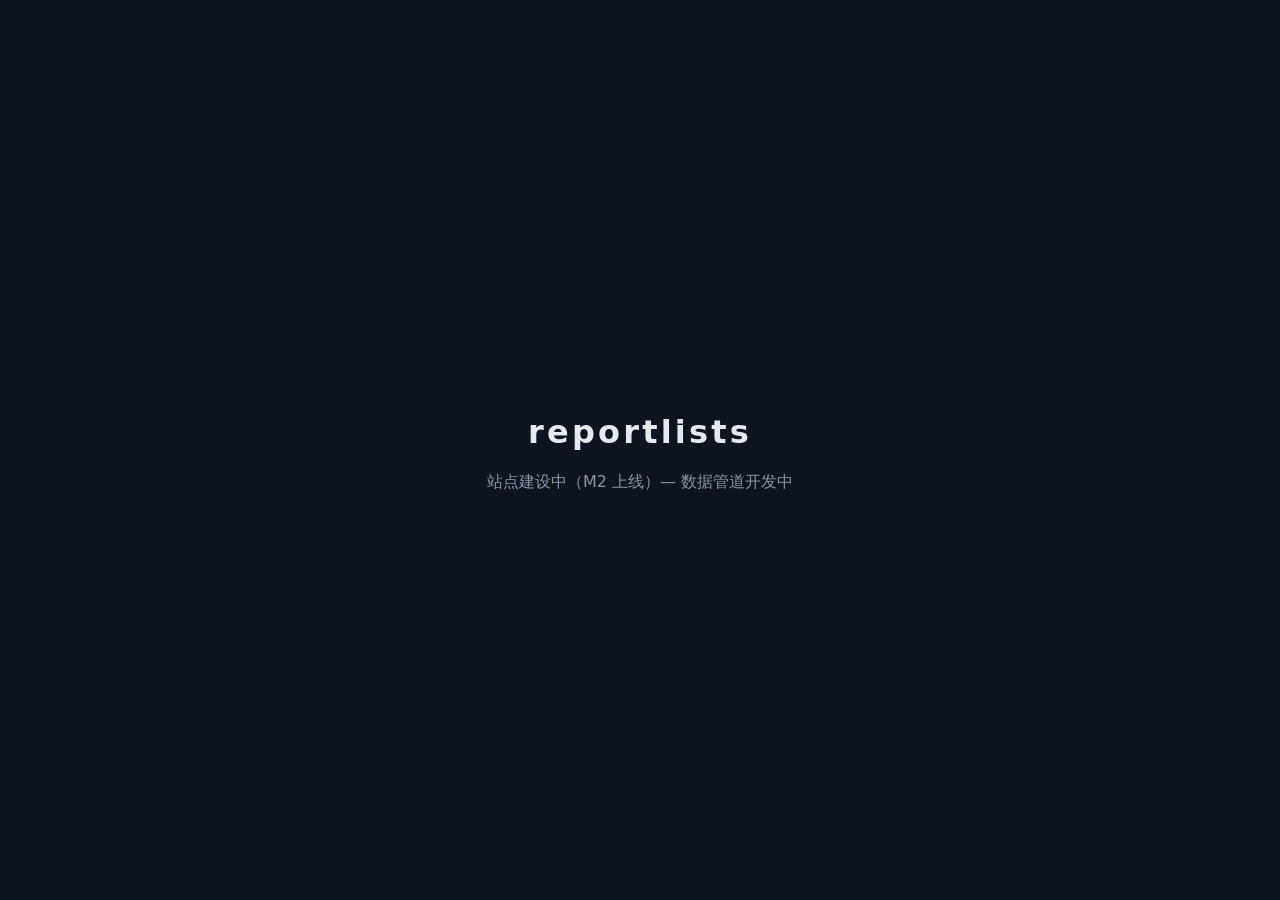
==== site/index.html @ 76b4e216 "chore: repo skeleton (M1) - workflows: update-daily.yml + backfill.yml (manual-trigger placeholders," ====
<!DOCTYPE html>
<html lang="zh-CN">
<head>
  <meta charset="UTF-8">
  <meta name="viewport" content="width=device-width, initial-scale=1.0">
  <meta name="robots" content="noindex, nofollow">
  <title>reportlists</title>
  <style>
    body { font-family: system-ui, -apple-system, "PingFang SC", "Microsoft YaHei", sans-serif;
           display: flex; min-height: 100vh; margin: 0; align-items: center; justify-content: center;
           background: #0f1420; color: #e6e9f0; }
    main { text-align: center; }
    h1 { font-size: 2rem; letter-spacing: .1em; }
    p { color: #8b93a7; }
  </style>
</head>
<body>
  <main>
    <h1>reportlists</h1>
    <p>站点建设中（M2 上线）— 数据管道开发中</p>
  </main>
</body>
</html>
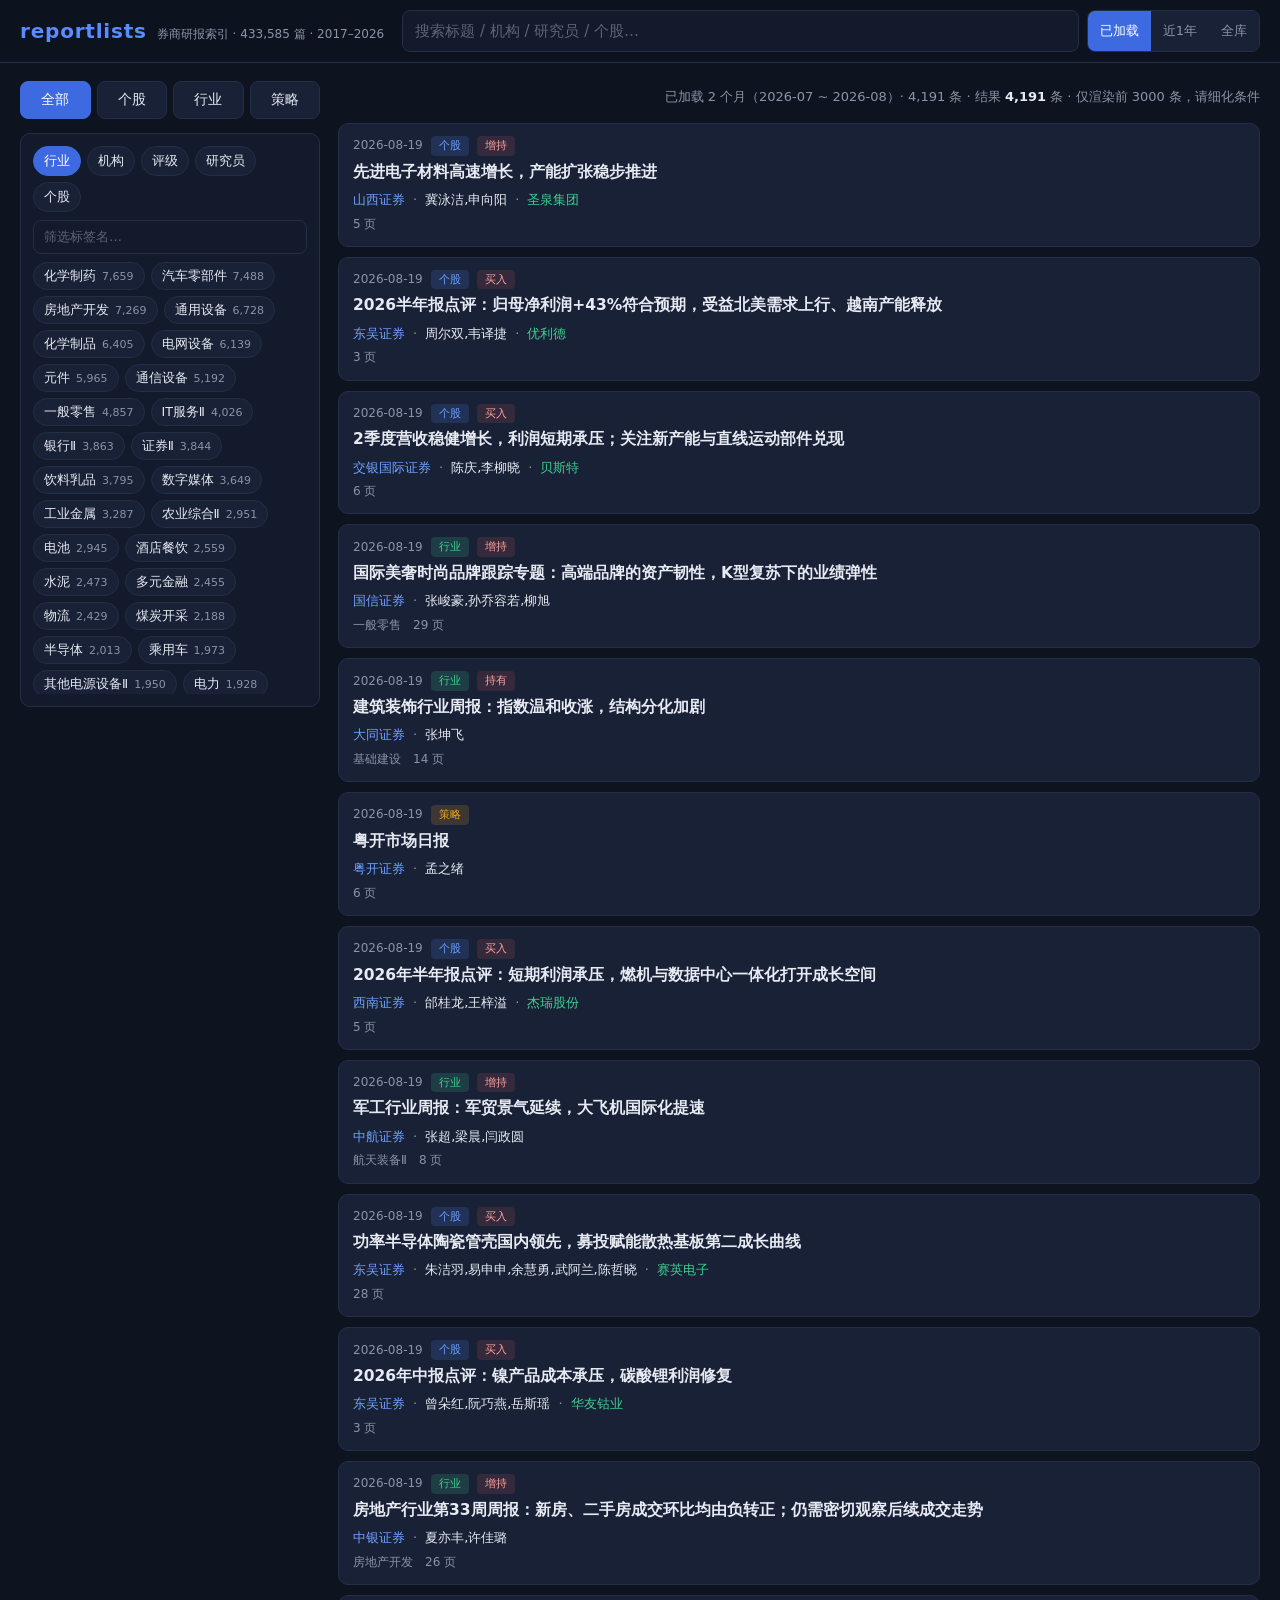
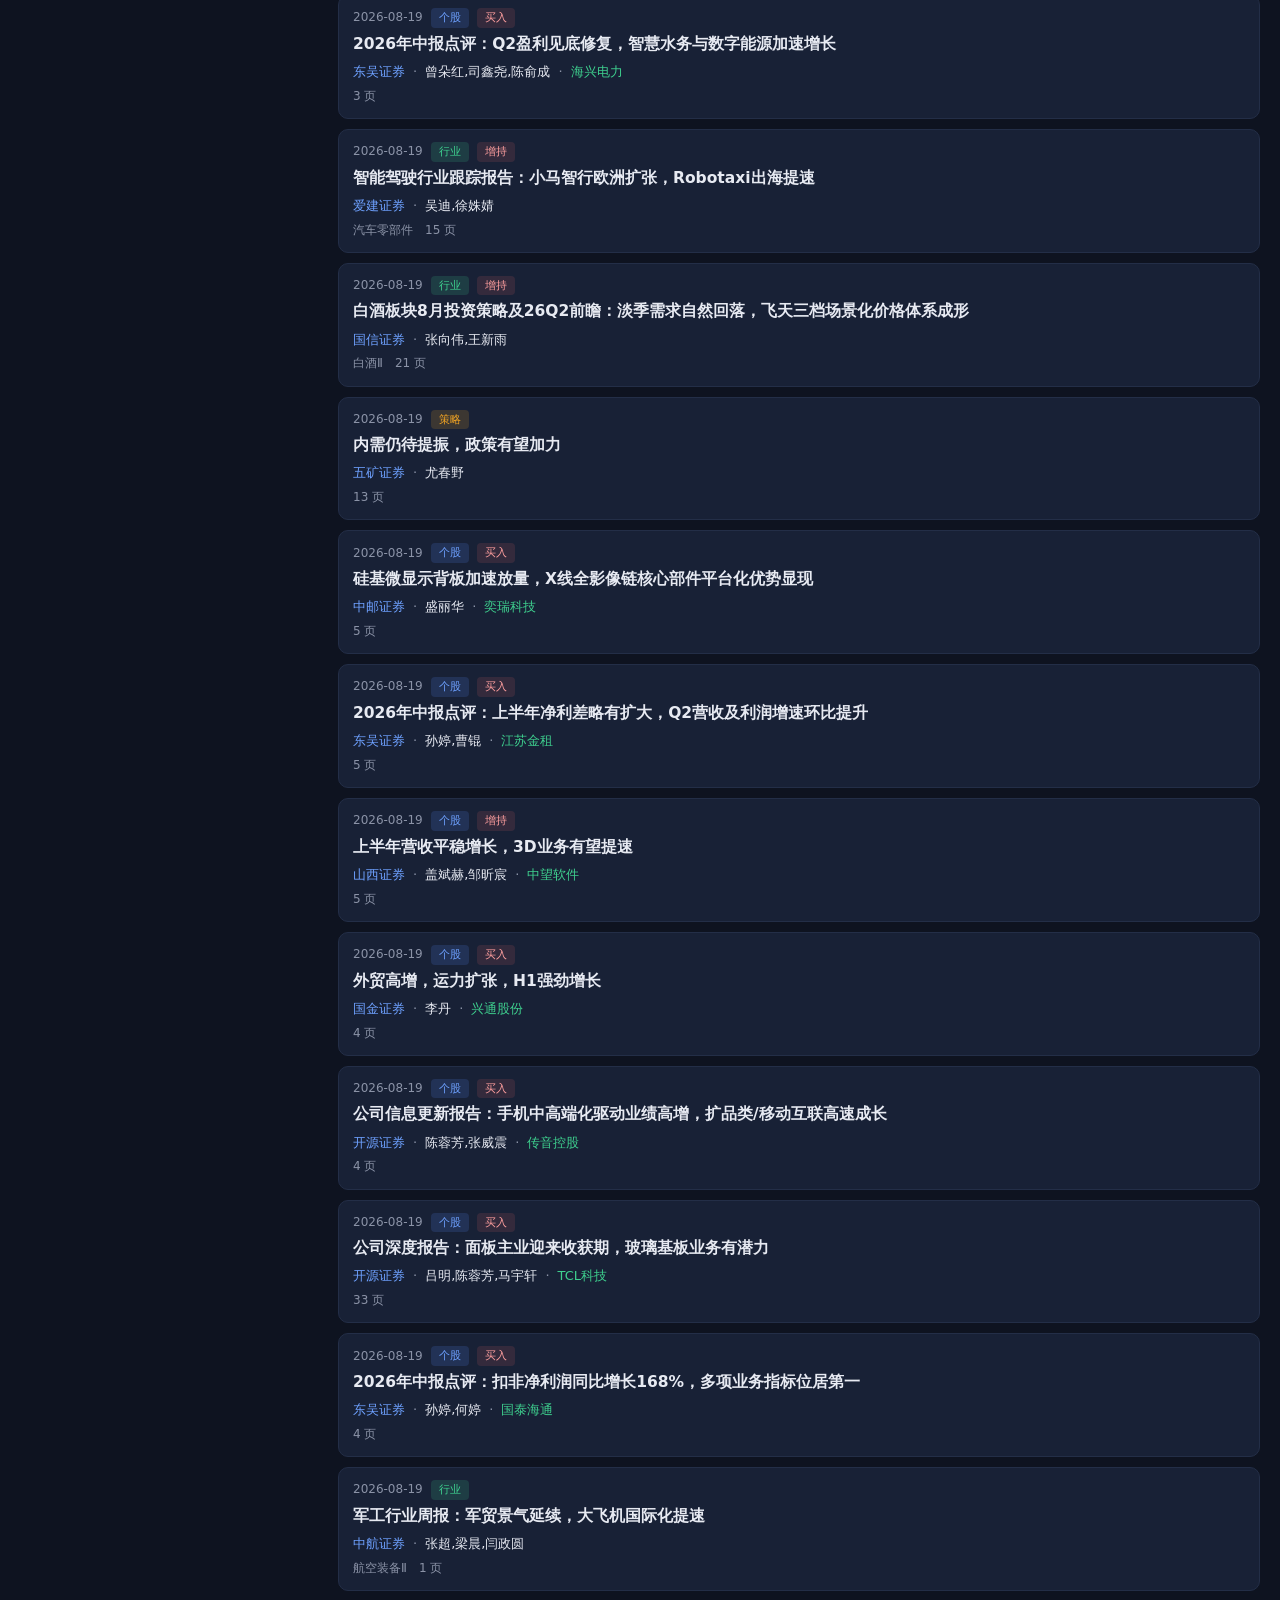
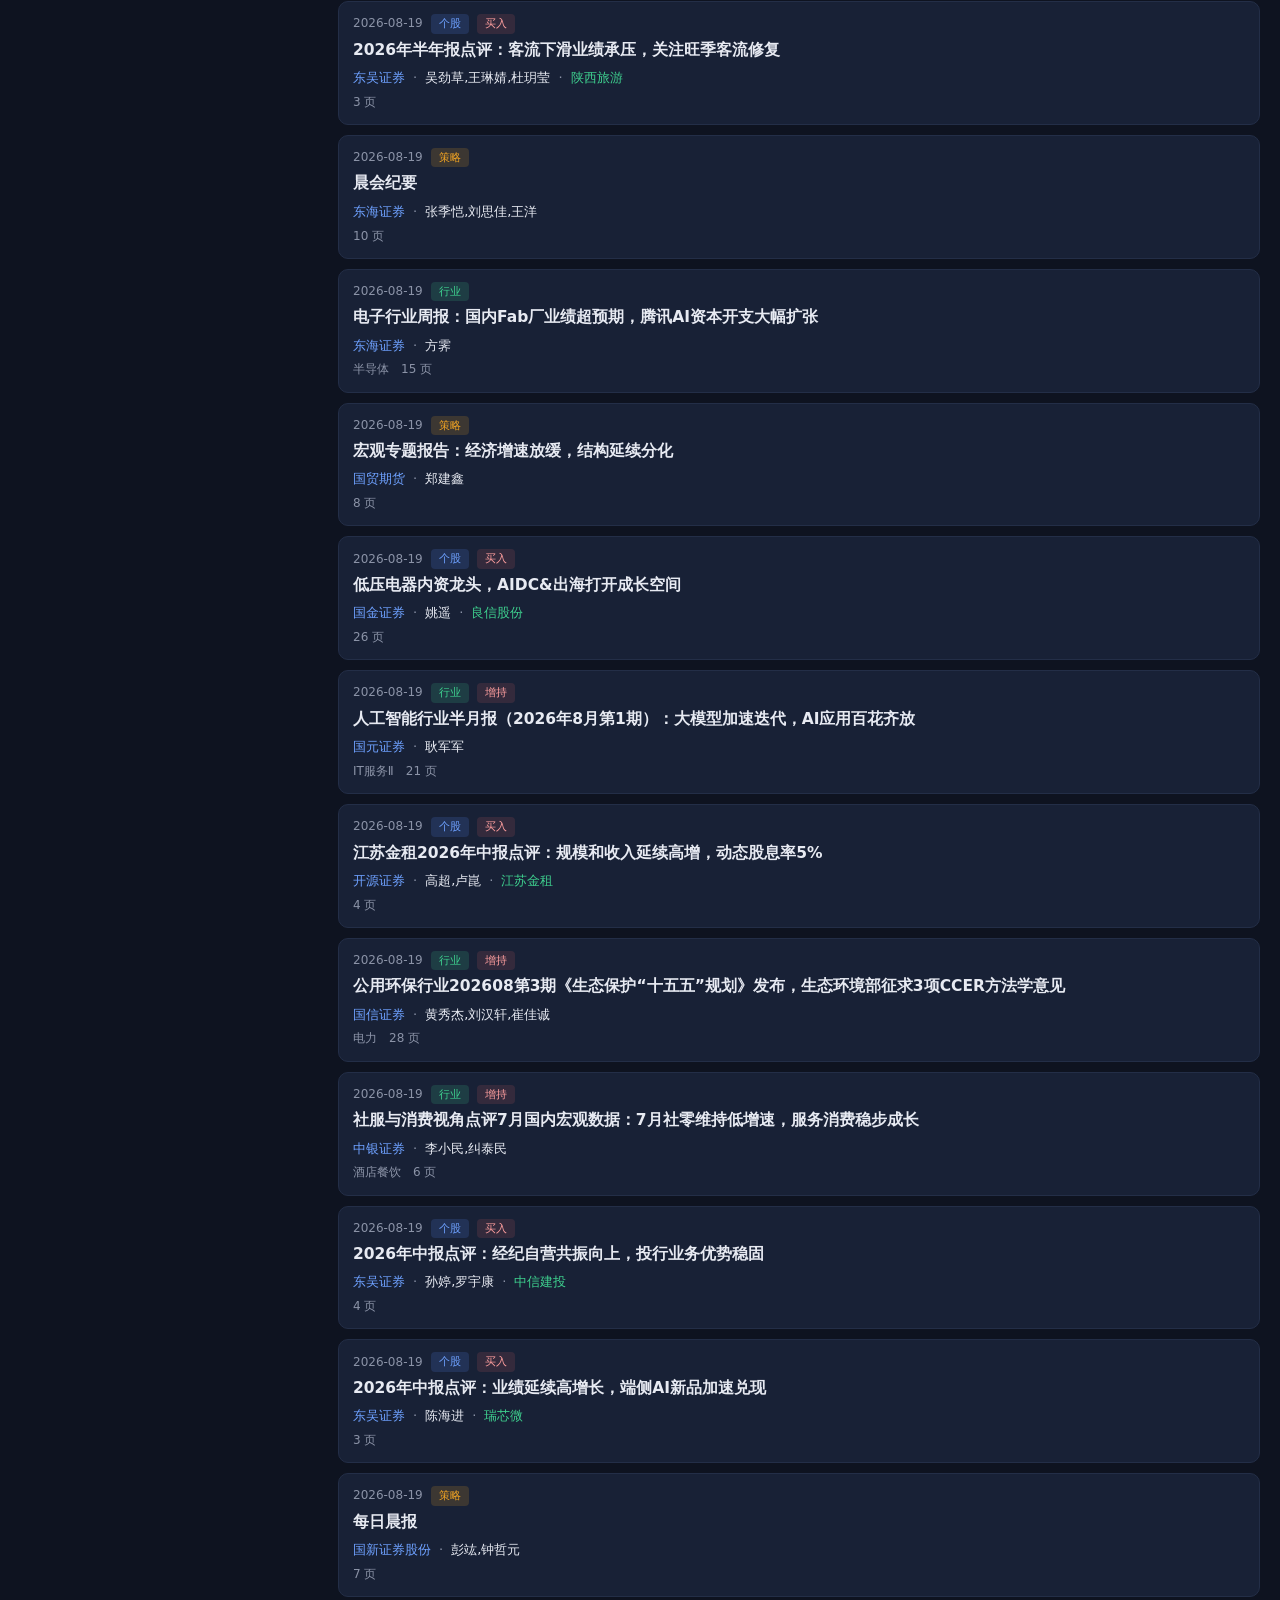
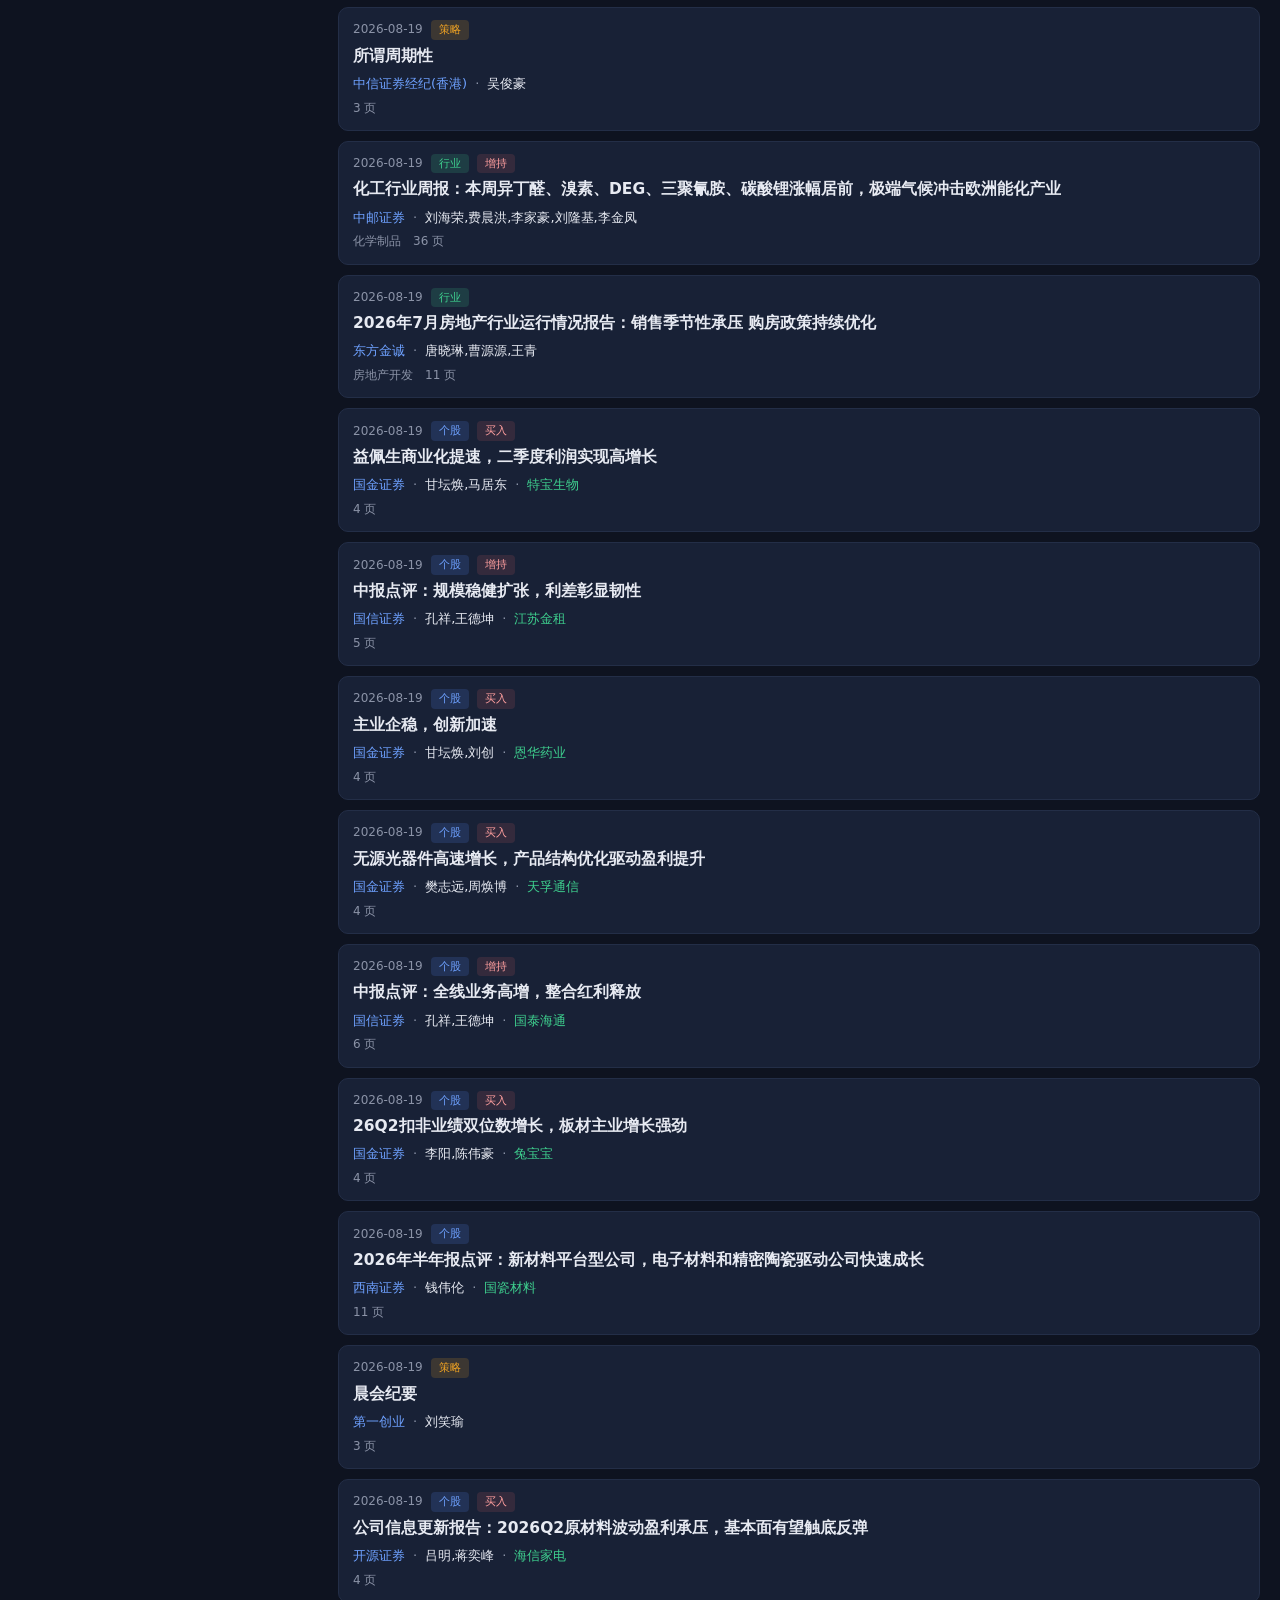
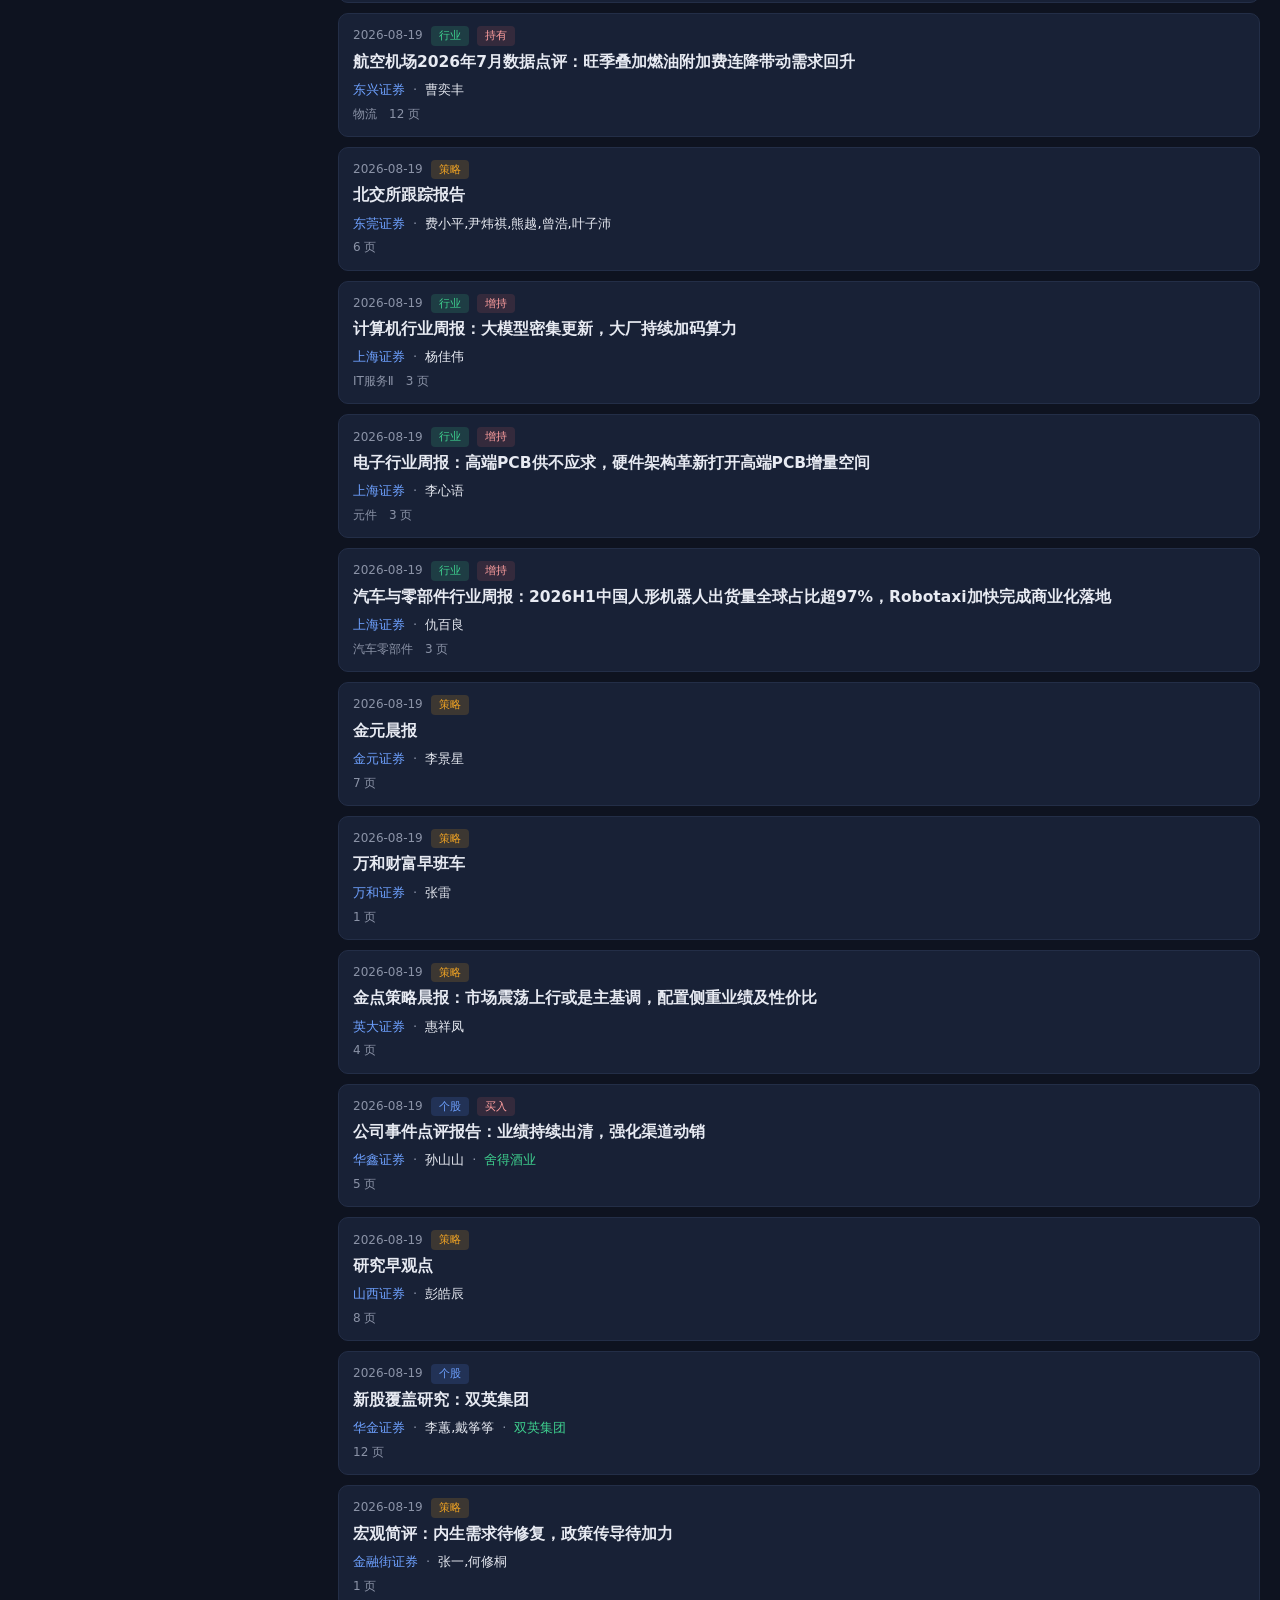
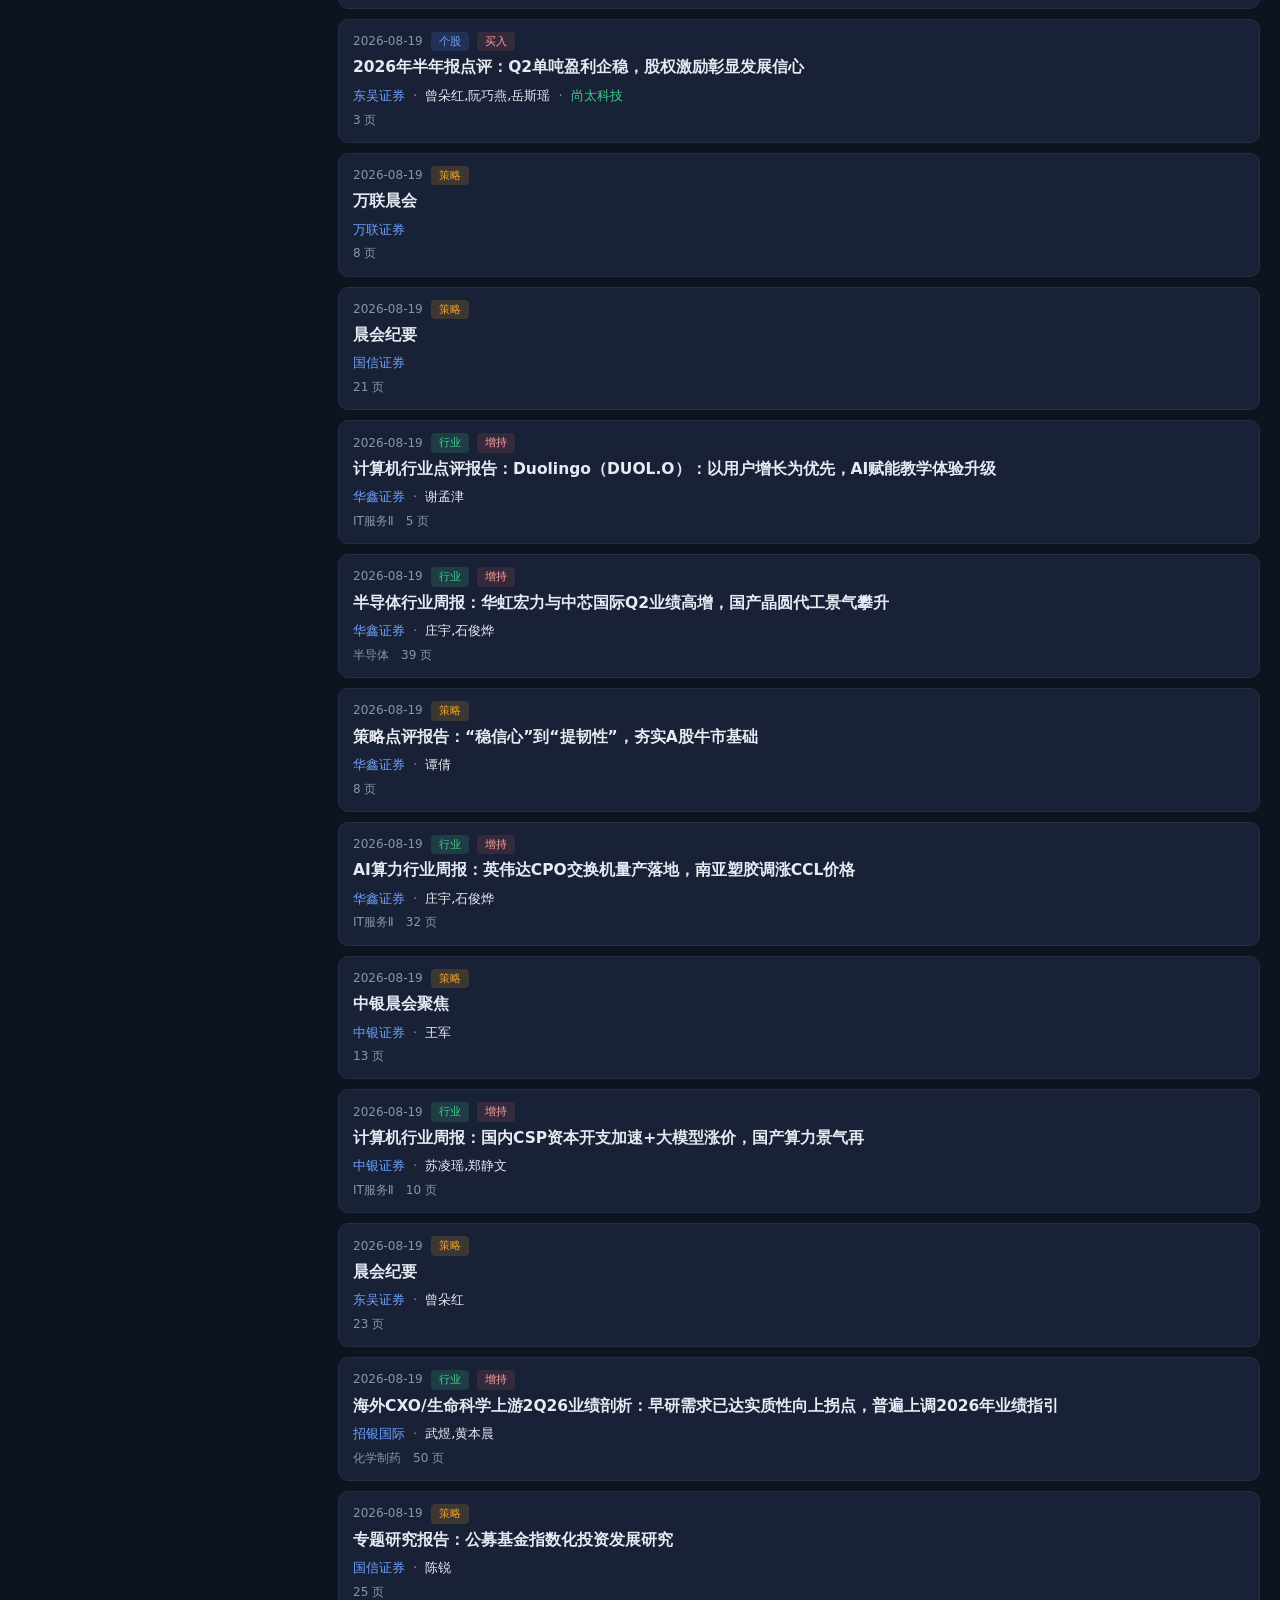
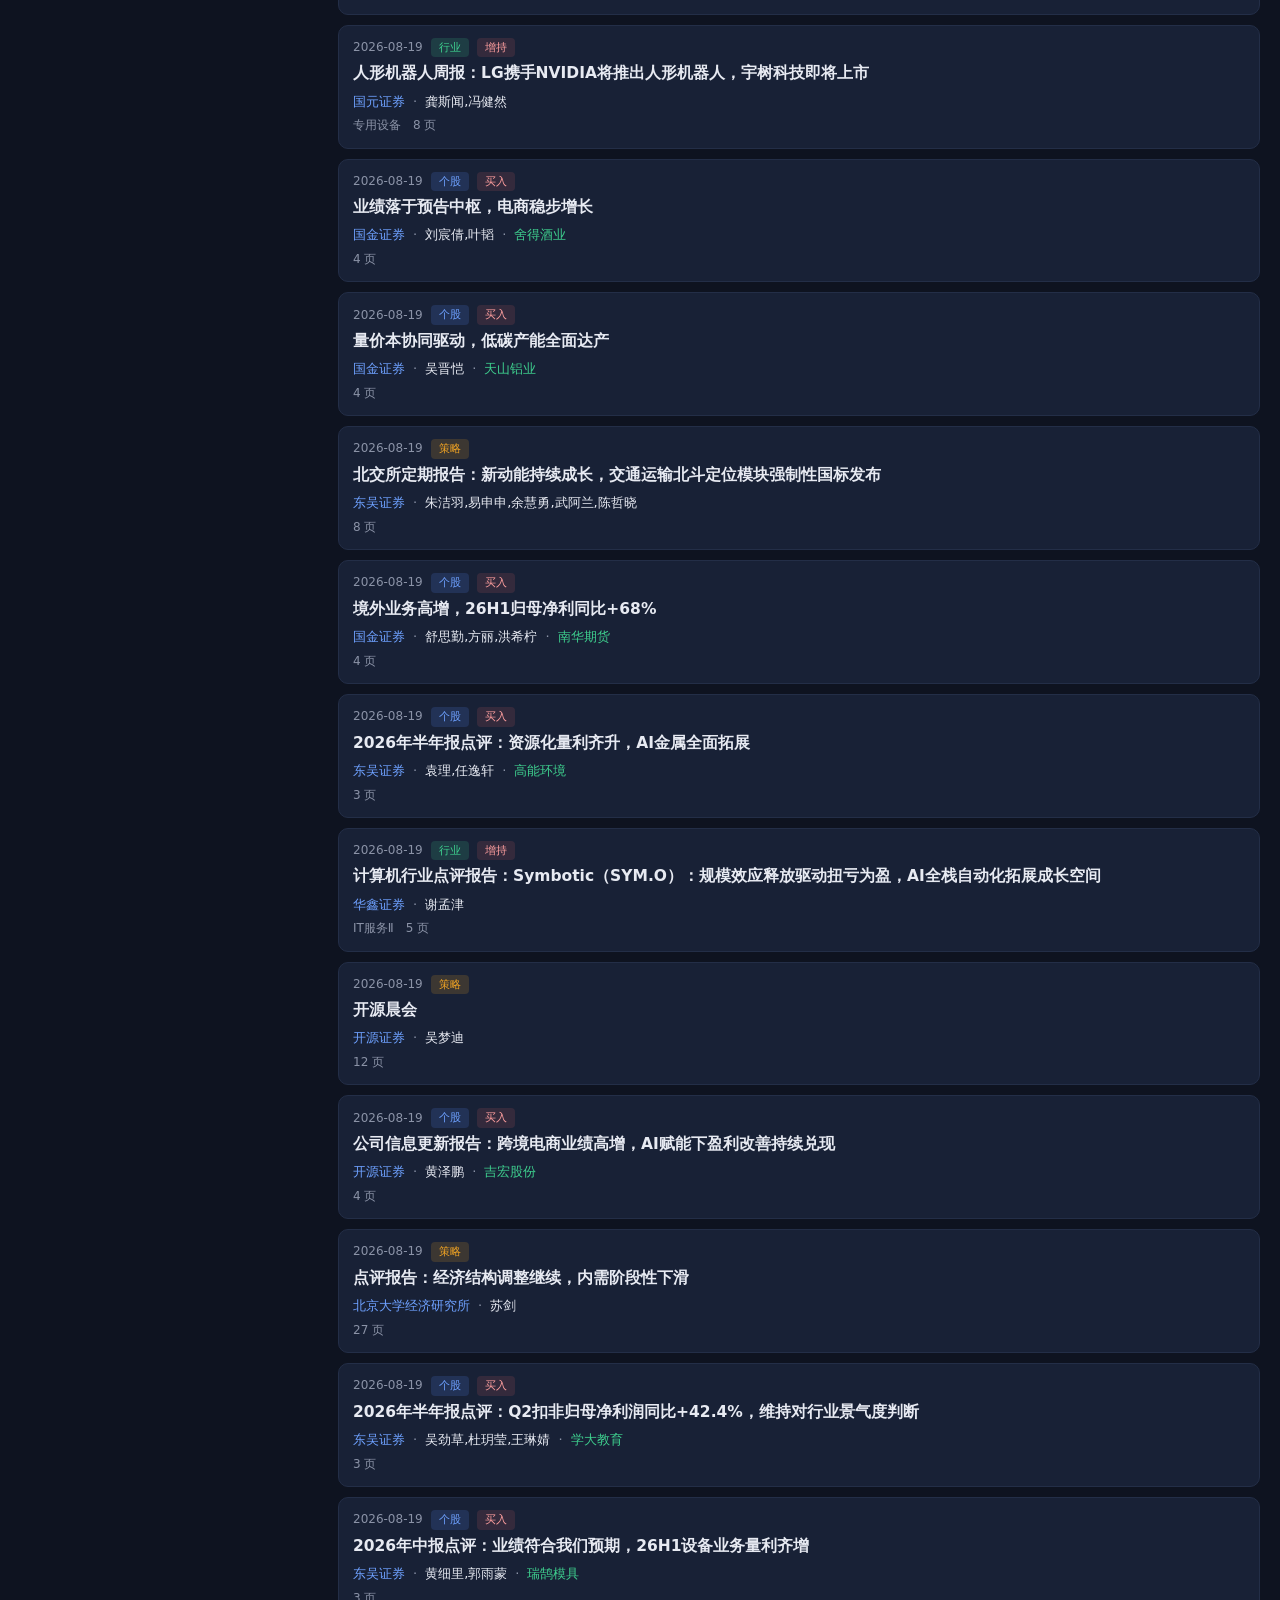
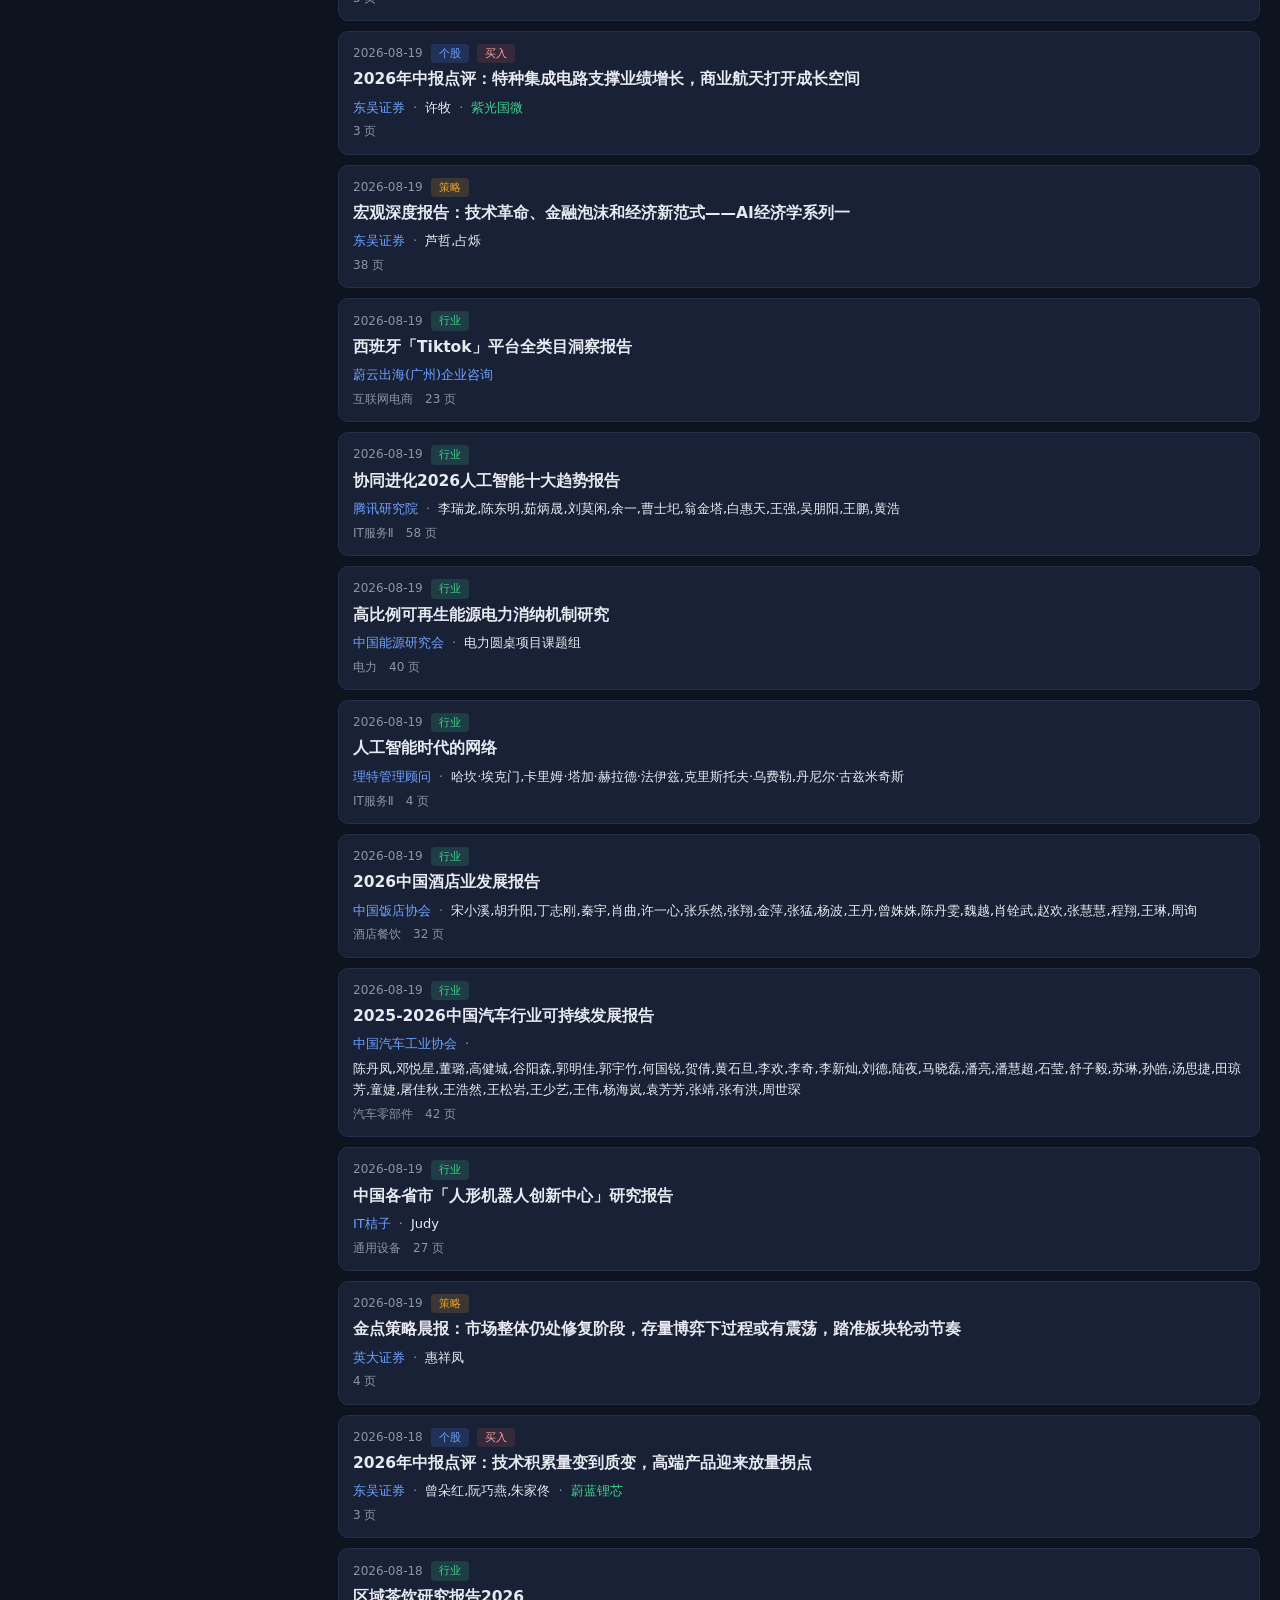
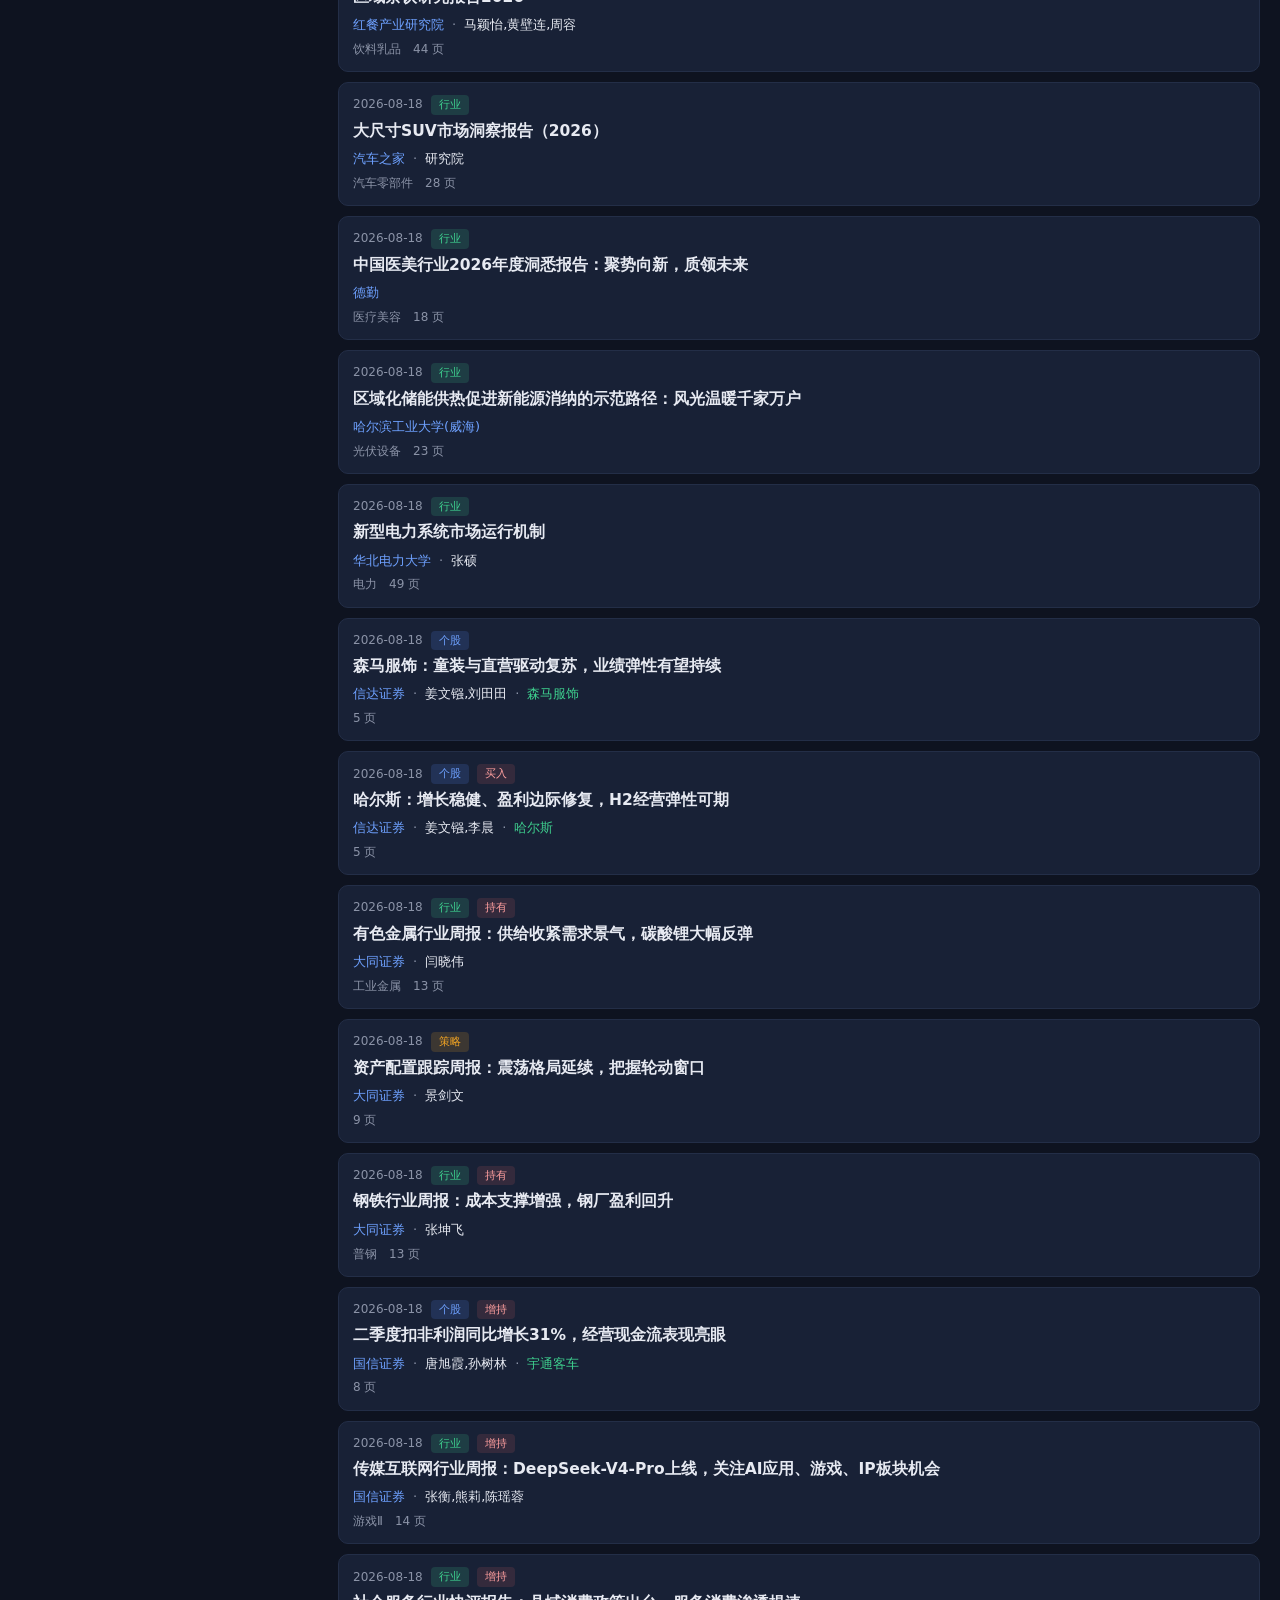
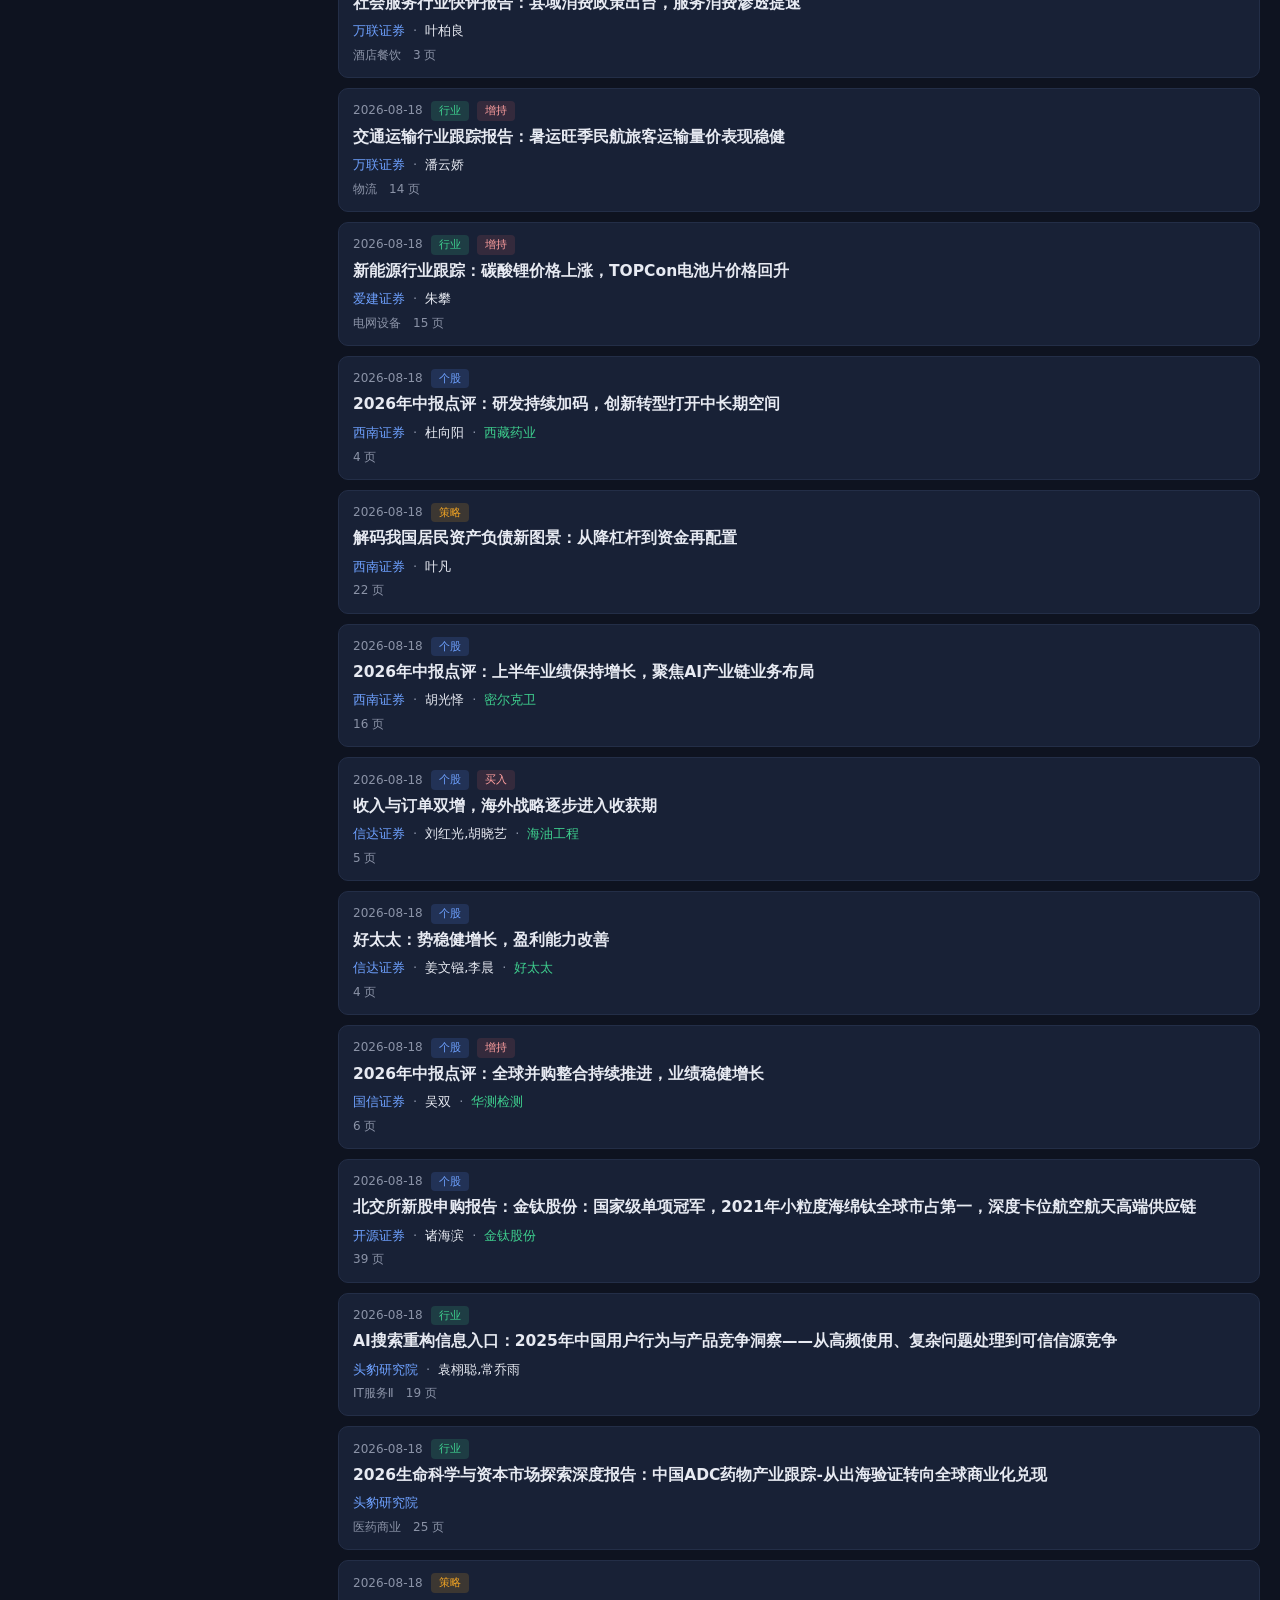
==== commit 8af6198a: "feat(M2): frontend site - list, tag cloud, filters, search, lazy loading - index.html/style.css/app." ====
--- a/site/index.html
+++ b/site/index.html
@@ -3,21 +3,70 @@
 <head>
   <meta charset="UTF-8">
   <meta name="viewport" content="width=device-width, initial-scale=1.0">
-  <meta name="robots" content="noindex, nofollow">
-  <title>reportlists</title>
-  <style>
-    body { font-family: system-ui, -apple-system, "PingFang SC", "Microsoft YaHei", sans-serif;
-           display: flex; min-height: 100vh; margin: 0; align-items: center; justify-content: center;
-           background: #0f1420; color: #e6e9f0; }
-    main { text-align: center; }
-    h1 { font-size: 2rem; letter-spacing: .1em; }
-    p { color: #8b93a7; }
-  </style>
+  <title>reportlists · 券商研报索引</title>
+  <meta name="description" content="券商研报元数据索引：个股 / 行业 / 策略研报 43 万+ 篇（2017 至今），按行业、机构、评级、研究员、个股多维聚类浏览与搜索，一键直达原文 PDF。">
+  <link rel="stylesheet" href="style.css?v=6">
 </head>
 <body>
+<header>
+  <div class="brand">
+    <span class="logo">reportlists</span>
+    <span class="sub" id="brandSub">券商研报索引</span>
+  </div>
+  <div class="searchbar">
+    <input id="q" type="search" placeholder="搜索标题 / 机构 / 研究员 / 个股…" autocomplete="off">
+    <div class="scope" id="scopeSwitch" title="搜索与列表的数据范围">
+      <button data-scope="loaded" class="on">已加载</button>
+      <button data-scope="year">近1年</button>
+      <button data-scope="deep">全库</button>
+    </div>
+  </div>
+</header>
+
+<div class="layout">
+  <aside>
+    <nav class="types" id="typeTabs" aria-label="报告类型">
+      <button data-t="" class="on">全部</button>
+      <button data-t="0">个股</button>
+      <button data-t="1">行业</button>
+      <button data-t="2">策略</button>
+    </nav>
+    <section class="cloud">
+      <div class="dims" id="dimTabs" aria-label="标签维度">
+        <button data-dim="industry" class="on">行业</button>
+        <button data-dim="org">机构</button>
+        <button data-dim="rating">评级</button>
+        <button data-dim="researcher">研究员</button>
+        <button data-dim="stock">个股</button>
+      </div>
+      <input id="tagq" type="search" placeholder="筛选标签名…" autocomplete="off">
+      <div class="cloud-chips" id="cloud"></div>
+    </section>
+  </aside>
+
   <main>
-    <h1>reportlists</h1>
-    <p>站点建设中（M2 上线）— 数据管道开发中</p>
+    <div class="activebar">
+      <div class="chips" id="activeFilters"></div>
+      <div class="resultstat" id="resultStat"></div>
+    </div>
+    <div id="progress" class="progress hidden">
+      <div class="bar"><i id="progressBar"></i></div>
+      <span id="progressText"></span>
+    </div>
+    <div class="list" id="list"></div>
+    <div id="empty" class="empty hidden"></div>
+    <div id="sentinel" class="sentinel"></div>
   </main>
+</div>
+
+<footer>
+    <div>数据来源：东方财富研报中心 · 元数据 <span id="footTotal">-</span> 条（2017-01 至今，每日更新）· 报告版权归原作者及各券商所有</div>
+    <div>点击报告卡片将在新标签打开 pdf.dfcfw.com 原文；如遇空白页或验证页，刷新一次即可通过。本站仅做元数据索引与外链，不存储任何 PDF 内容。</div>
+    <div><a href="https://github.com/metatools2023/reportlists" target="_blank" rel="noopener noreferrer">GitHub</a></div>
+</footer>
+
+<div id="toast" class="toast hidden"></div>
+<noscript><div class="empty">本站需要启用 JavaScript 才能浏览与搜索数据。</div></noscript>
+<script src="app.js?v=6"></script>
 </body>
 </html>
--- a/site/style.css
+++ b/site/style.css
@@ -0,0 +1,113 @@
+:root {
+  --bg: #0e1320; --bg2: #131a2b; --card: #182136; --card-h: #1d2946;
+  --text: #e7eaf2; --muted: #8b93a7; --line: #232e47;
+  --accent: #5b8cff; --accent2: #3d6ae0;
+  --green: #3ecf8e; --orange: #f5a623; --blue: #6ea1ff; --red: #ff6b6b;
+}
+* { box-sizing: border-box; }
+body {
+  margin: 0; background: var(--bg); color: var(--text);
+  font: 15px/1.6 system-ui, -apple-system, "Segoe UI", "PingFang SC",
+        "Hiragino Sans GB", "Microsoft YaHei", sans-serif;
+}
+a { color: inherit; text-decoration: none; }
+button { font: inherit; cursor: pointer; background: var(--card); border: 1px solid var(--line);
+         color: var(--text); border-radius: 8px; padding: 7px 12px; transition: border-color .15s; }
+button:hover { border-color: var(--accent); }
+button.on { background: var(--accent2); border-color: var(--accent2); color: #fff; }
+input[type="search"] { background: var(--bg2); border: 1px solid var(--line); color: var(--text);
+  border-radius: 8px; padding: 8px 12px; font: inherit; outline: none; }
+input[type="search"]:focus { border-color: var(--accent); }
+input::placeholder { color: #5c6478; }
+.hidden { display: none !important; }
+
+header { position: sticky; top: 0; z-index: 10; background: rgba(14,19,32,.92);
+  backdrop-filter: blur(8px); border-bottom: 1px solid var(--line);
+  padding: 10px 20px; display: flex; flex-wrap: wrap; gap: 10px 18px; align-items: center; }
+.brand { display: flex; align-items: baseline; gap: 10px; white-space: nowrap; }
+.logo { font-size: 20px; font-weight: 700; letter-spacing: .04em; color: var(--accent); }
+.sub { font-size: 12px; color: var(--muted); }
+.searchbar { flex: 1; min-width: 280px; display: flex; gap: 8px; }
+.searchbar input { flex: 1; min-width: 120px; }
+.scope { display: flex; background: var(--bg2); border: 1px solid var(--line);
+  border-radius: 8px; overflow: hidden; }
+.scope button { border: none; border-radius: 0; padding: 8px 12px; font-size: 13px; color: var(--muted); }
+.scope button.on { background: var(--accent2); color: #fff; }
+
+.layout { display: grid; grid-template-columns: 300px 1fr; gap: 18px;
+  max-width: 1280px; margin: 18px auto; padding: 0 20px; }
+aside { position: sticky; top: 74px; align-self: start; max-height: calc(100vh - 92px);
+  overflow-y: auto; display: flex; flex-direction: column; gap: 14px; }
+.types { display: grid; grid-template-columns: repeat(4, 1fr); gap: 6px; }
+.types button { padding: 7px 4px; font-size: 13.5px; text-align: center; }
+.cloud { background: var(--bg2); border: 1px solid var(--line); border-radius: 10px; padding: 12px; }
+.dims { display: flex; flex-wrap: wrap; gap: 6px; margin-bottom: 8px; }
+.dims button { padding: 4px 10px; font-size: 12.5px; border-radius: 999px; }
+#tagq { width: 100%; margin-bottom: 8px; padding: 6px 10px; font-size: 13px; }
+.cloud-chips { display: flex; flex-wrap: wrap; gap: 6px; max-height: 48vh; overflow-y: auto; }
+.cloud-note { color: var(--muted); font-size: 12px; }
+
+.chip { border: 1px solid var(--line); background: var(--card); color: var(--text);
+  border-radius: 999px; padding: 3px 10px; font-size: 12.5px; cursor: pointer;
+  display: inline-flex; align-items: center; gap: 6px; white-space: nowrap; }
+.chip:hover { border-color: var(--accent); }
+.chip.on { background: var(--accent2); border-color: var(--accent2); color: #fff; }
+.chip .cnt { color: var(--muted); font-size: 11px; }
+.chip.on .cnt { color: #cdd9ff; }
+.chip .x { font-weight: 700; margin-left: 2px; }
+.chip.clear { color: var(--red); }
+
+main { min-width: 0; }
+.activebar { display: flex; flex-wrap: wrap; align-items: center; gap: 8px;
+  margin-bottom: 10px; min-height: 32px; }
+.resultstat { color: var(--muted); font-size: 13px; margin-left: auto; }
+.resultstat b { color: var(--text); font-weight: 600; }
+.resultstat .hint { color: var(--orange); }
+
+.progress { display: flex; align-items: center; gap: 10px; margin-bottom: 10px;
+  font-size: 13px; color: var(--muted); }
+.progress .bar { flex: 1; max-width: 320px; height: 6px; border-radius: 3px;
+  background: var(--bg2); overflow: hidden; }
+.progress .bar i { display: block; height: 100%; width: 0;
+  background: linear-gradient(90deg, var(--accent2), var(--accent)); transition: width .3s; }
+
+.list { display: flex; flex-direction: column; gap: 10px; }
+.card { display: block; background: var(--card); border: 1px solid var(--line);
+  border-radius: 10px; padding: 12px 14px; transition: border-color .15s, background .15s; }
+.card:hover, .card:focus-visible { border-color: var(--accent); background: var(--card-h); }
+.card .meta { display: flex; align-items: center; gap: 8px; font-size: 12px;
+  color: var(--muted); margin-bottom: 5px; }
+.card time { font-variant-numeric: tabular-nums; }
+.tbadge { padding: 1px 8px; border-radius: 4px; font-size: 11px; }
+.t0 .tbadge { background: rgba(91,140,255,.16); color: var(--blue); }
+.t1 .tbadge { background: rgba(62,207,142,.16); color: var(--green); }
+.t2 .tbadge { background: rgba(245,166,35,.16); color: var(--orange); }
+.rbadge { color: #ff9f9f; background: rgba(255,107,107,.12); padding: 1px 8px;
+  border-radius: 4px; font-size: 11px; }
+.card h3 { margin: 0 0 6px; font-size: 15.5px; line-height: 1.5; font-weight: 600;
+  display: -webkit-box; -webkit-line-clamp: 2; -webkit-box-orient: vertical; overflow: hidden; }
+.card .info { font-size: 13px; display: flex; flex-wrap: wrap; gap: 4px 8px; align-items: baseline; }
+.card .info .org { color: var(--blue); }
+.card .info .dot { color: var(--muted); }
+.card .info .stock { color: var(--green); }
+.card .sub { margin-top: 4px; font-size: 12px; color: var(--muted);
+  display: flex; flex-wrap: wrap; gap: 4px 12px; }
+
+.sentinel { text-align: center; color: var(--muted); padding: 22px 0 44px;
+  font-size: 13px; user-select: none; }
+.empty { text-align: center; padding: 60px 0; color: var(--muted); font-size: 15px; }
+.empty .sub { font-size: 13px; margin-top: 6px; }
+
+footer { border-top: 1px solid var(--line); color: var(--muted); font-size: 12.5px;
+  padding: 18px 20px 32px; max-width: 1280px; margin: 0 auto; line-height: 1.9; }
+footer a { color: var(--blue); }
+.toast { position: fixed; bottom: 20px; left: 50%; transform: translateX(-50%);
+  background: #3a1f2b; color: #ffb4b4; border: 1px solid #6b2f3f; padding: 10px 18px;
+  border-radius: 8px; z-index: 50; font-size: 13px; max-width: 90vw; }
+
+@media (max-width: 900px) {
+  .layout { grid-template-columns: 1fr; }
+  aside { position: static; max-height: none; }
+  .cloud-chips { max-height: 180px; }
+  .searchbar { order: 3; flex-basis: 100%; }
+}
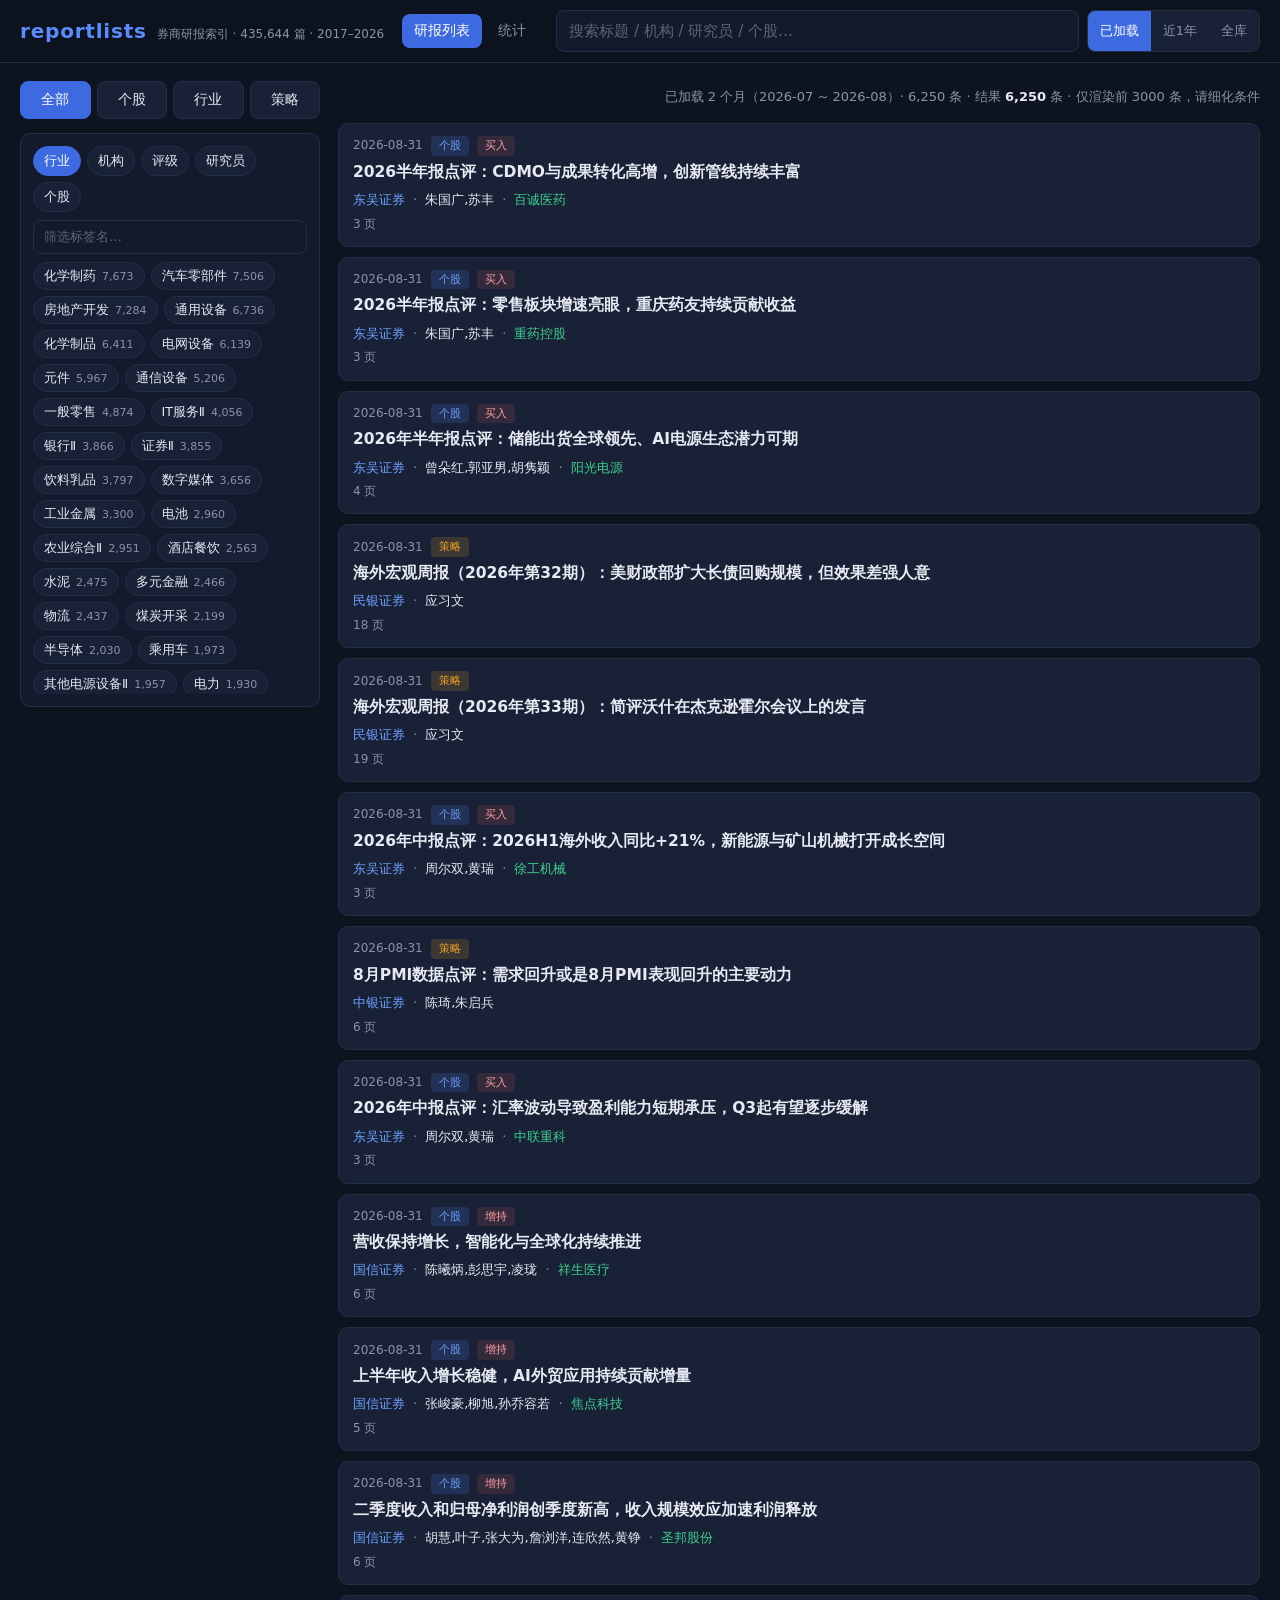
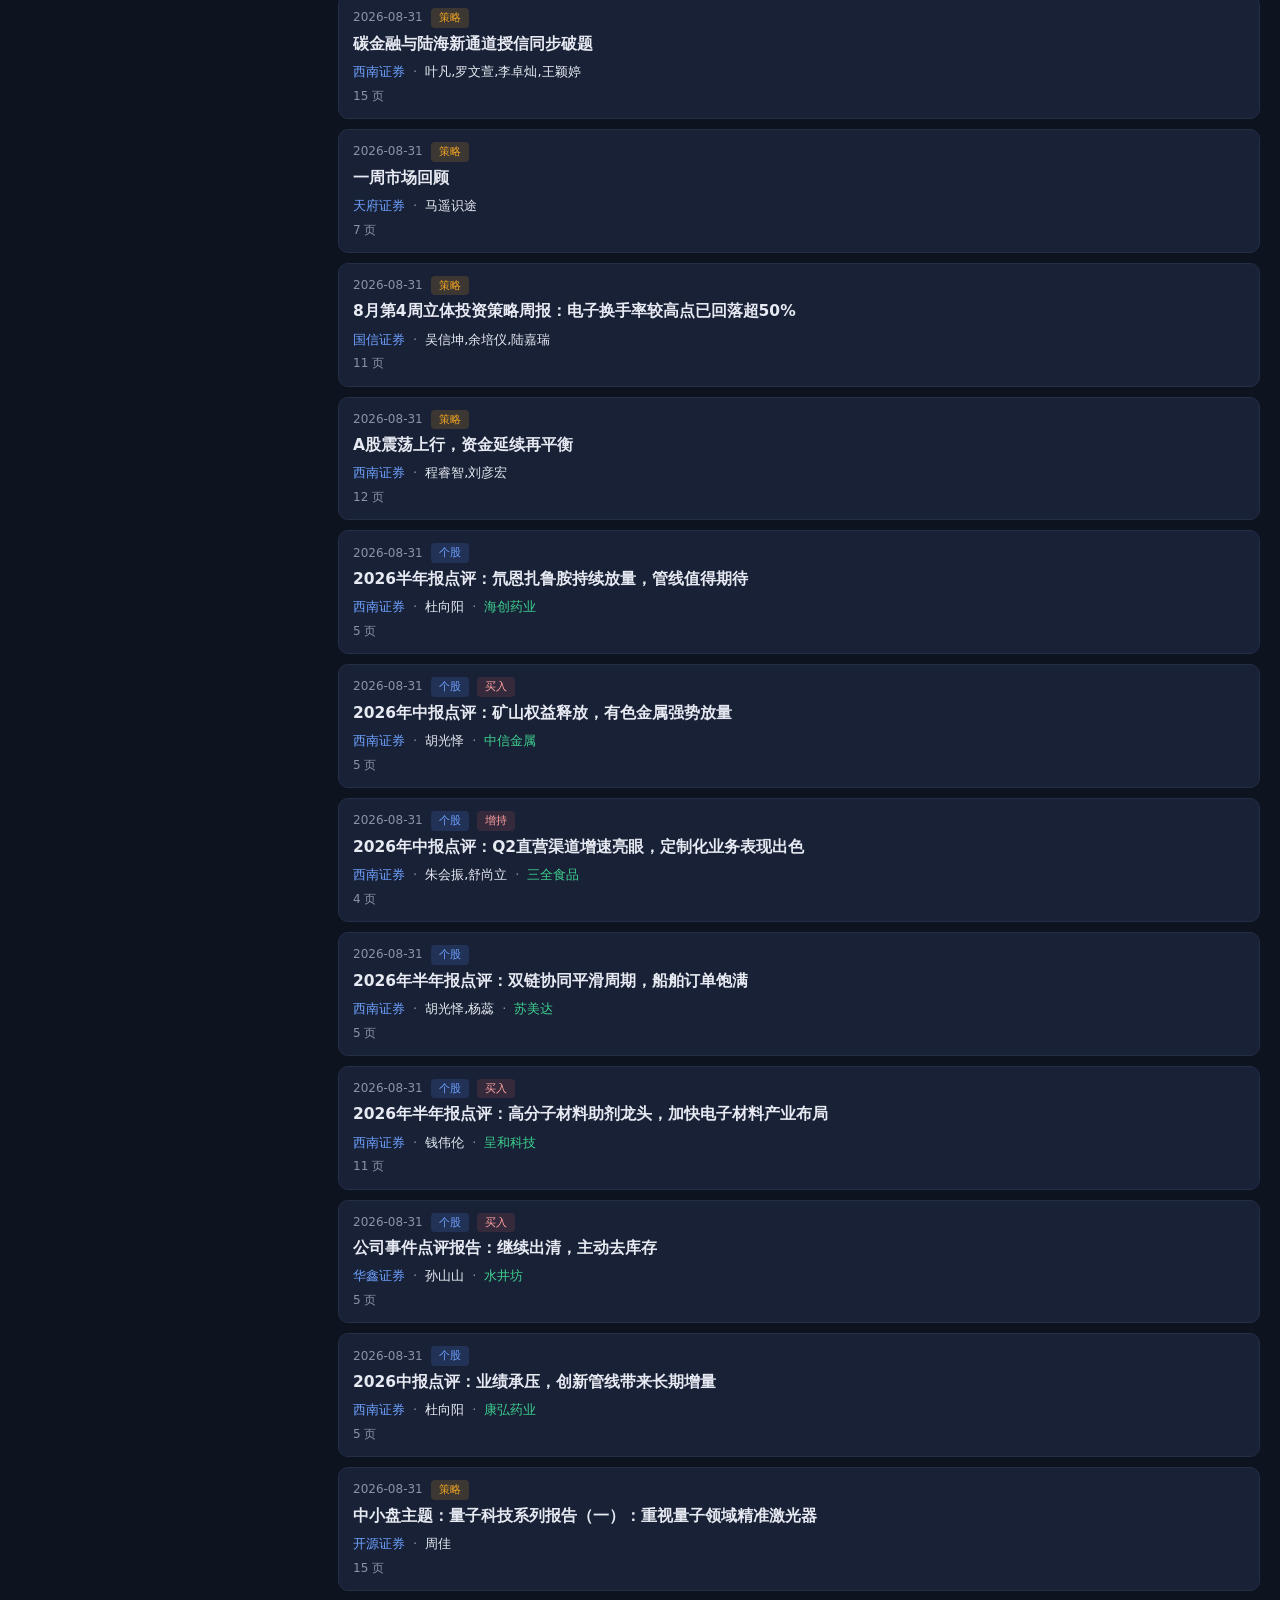
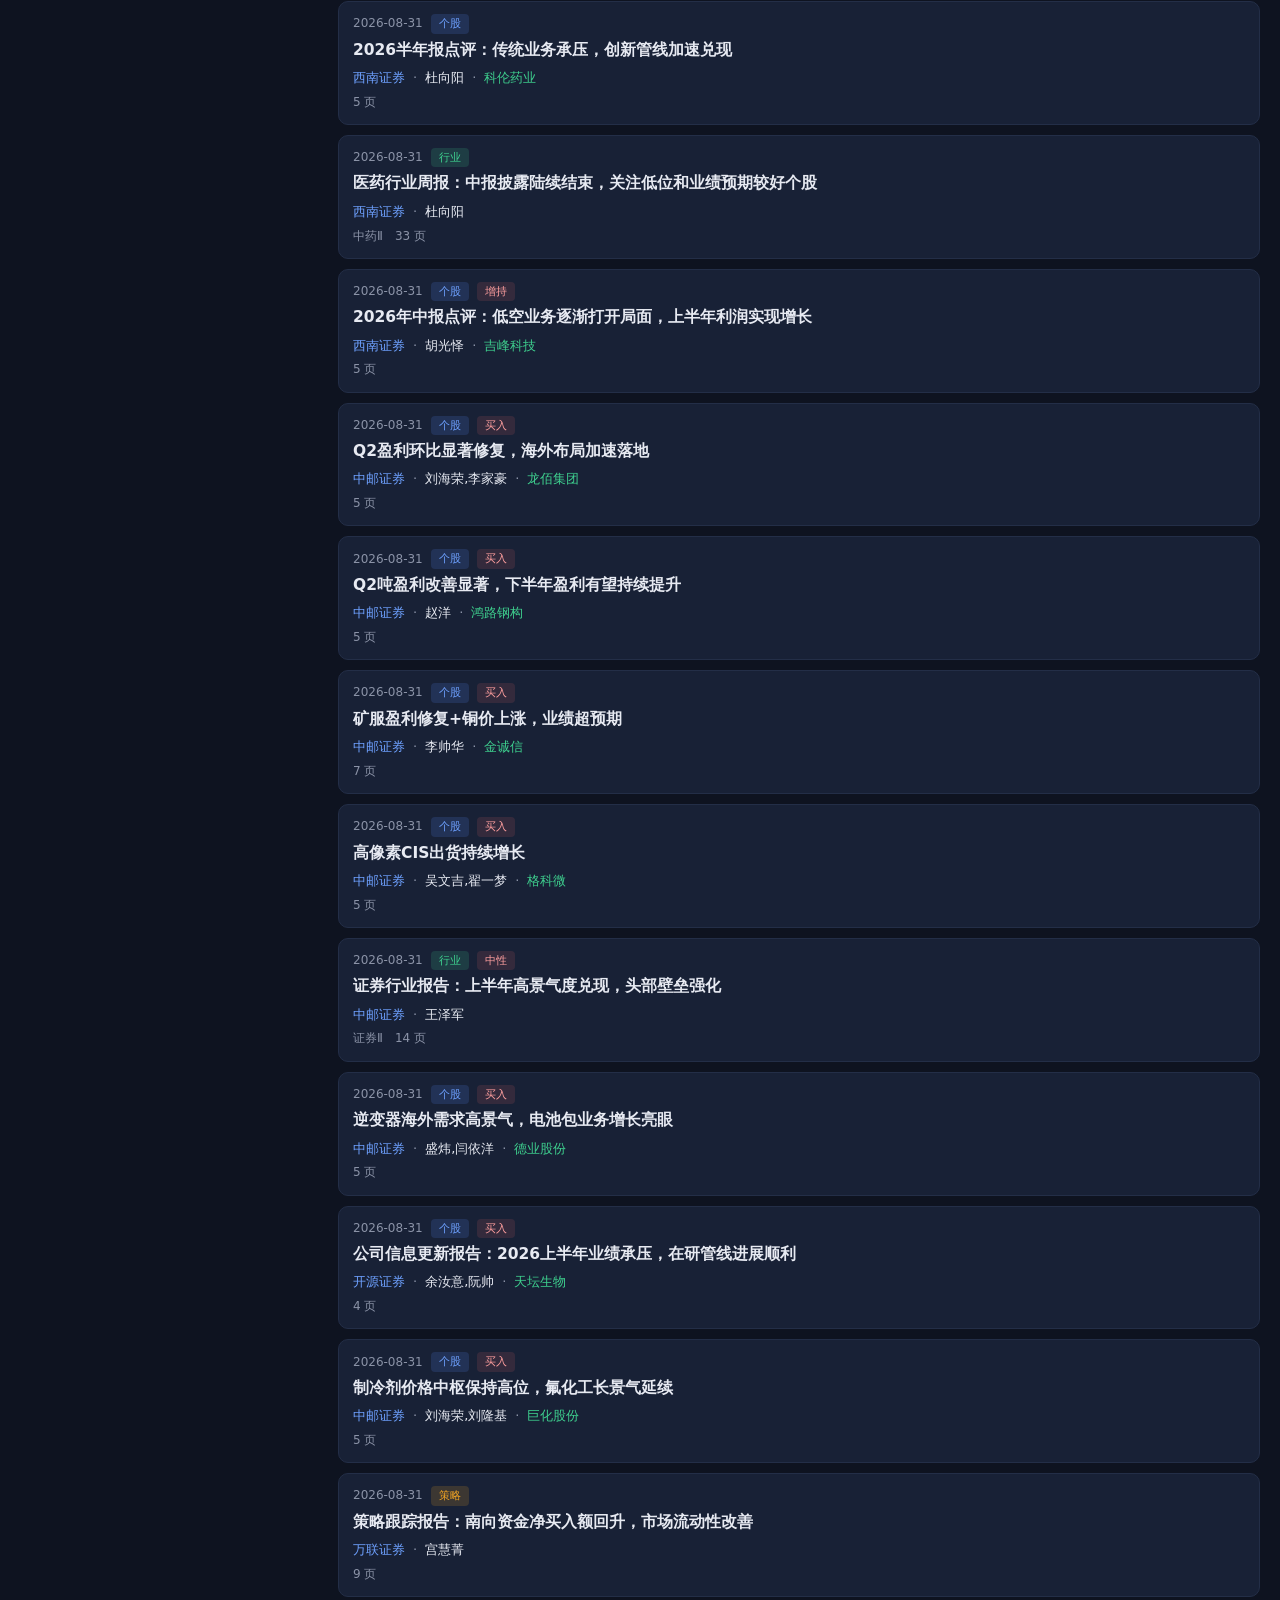
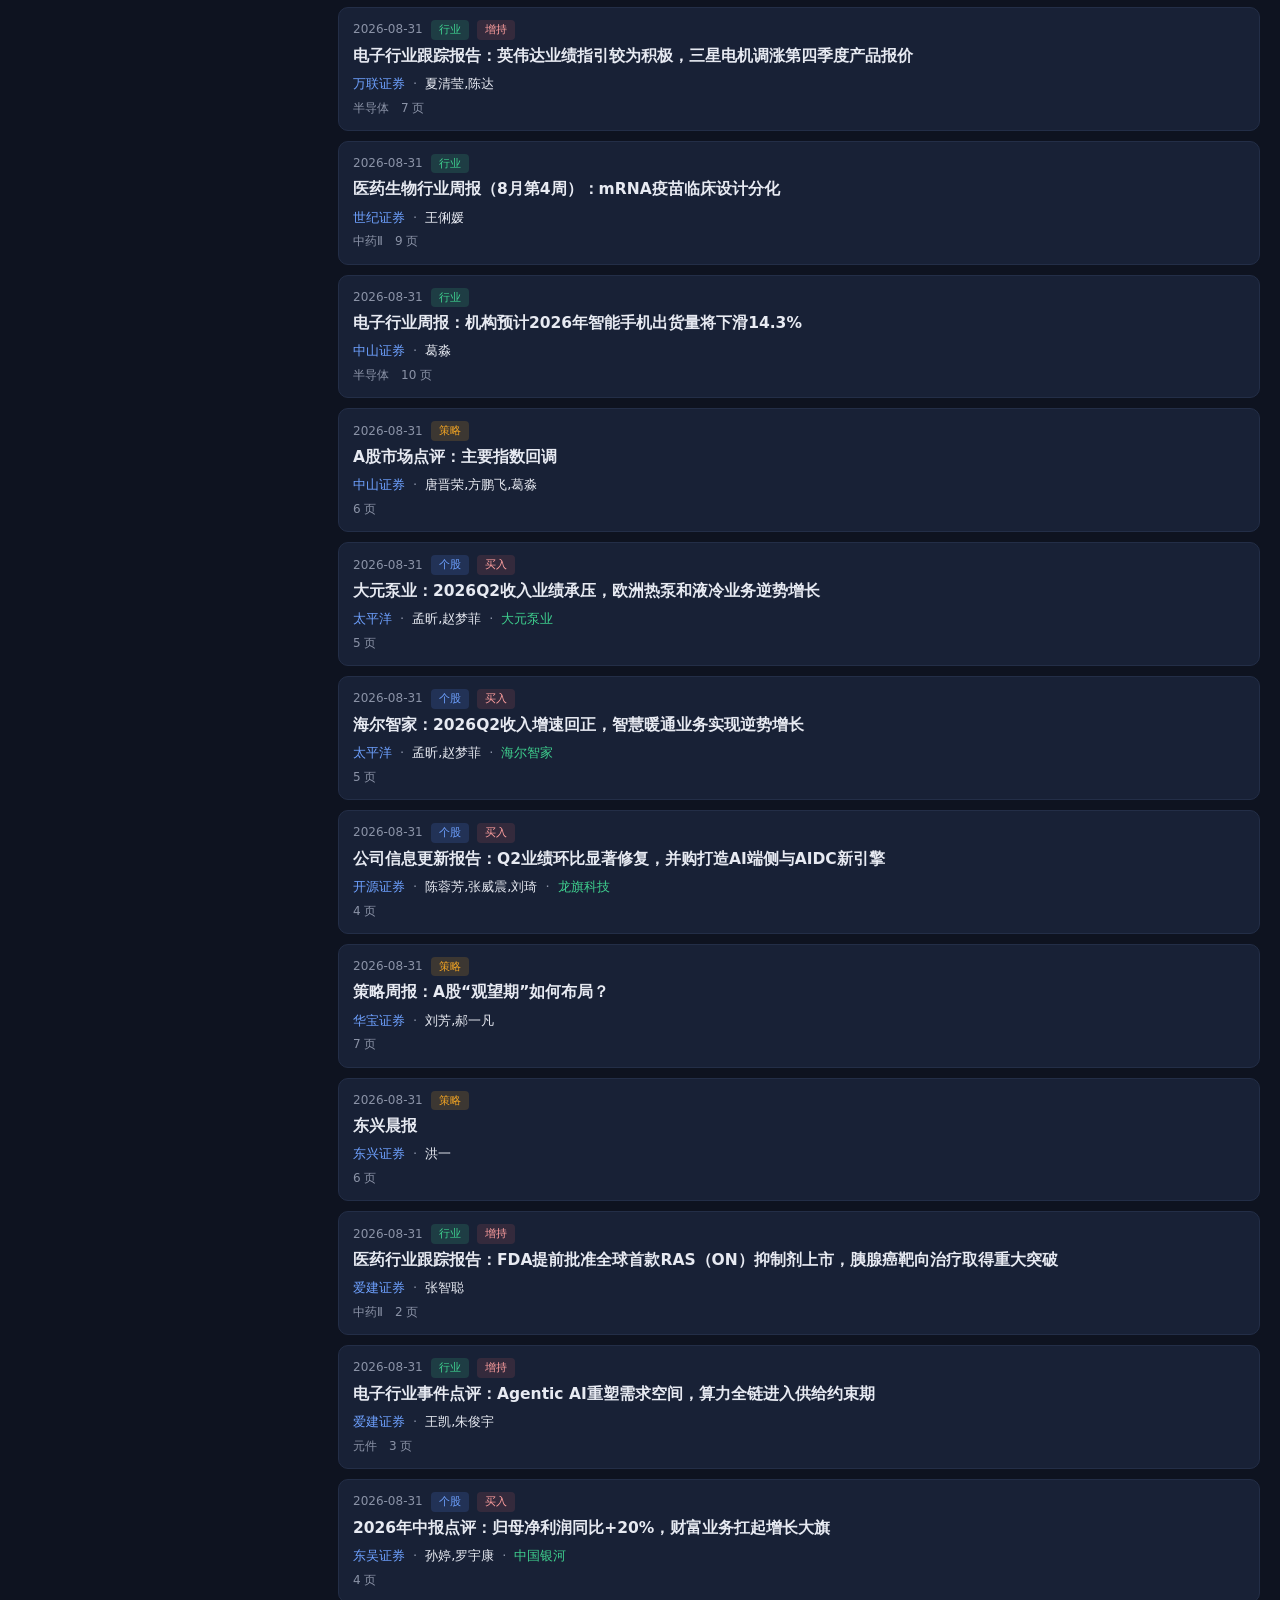
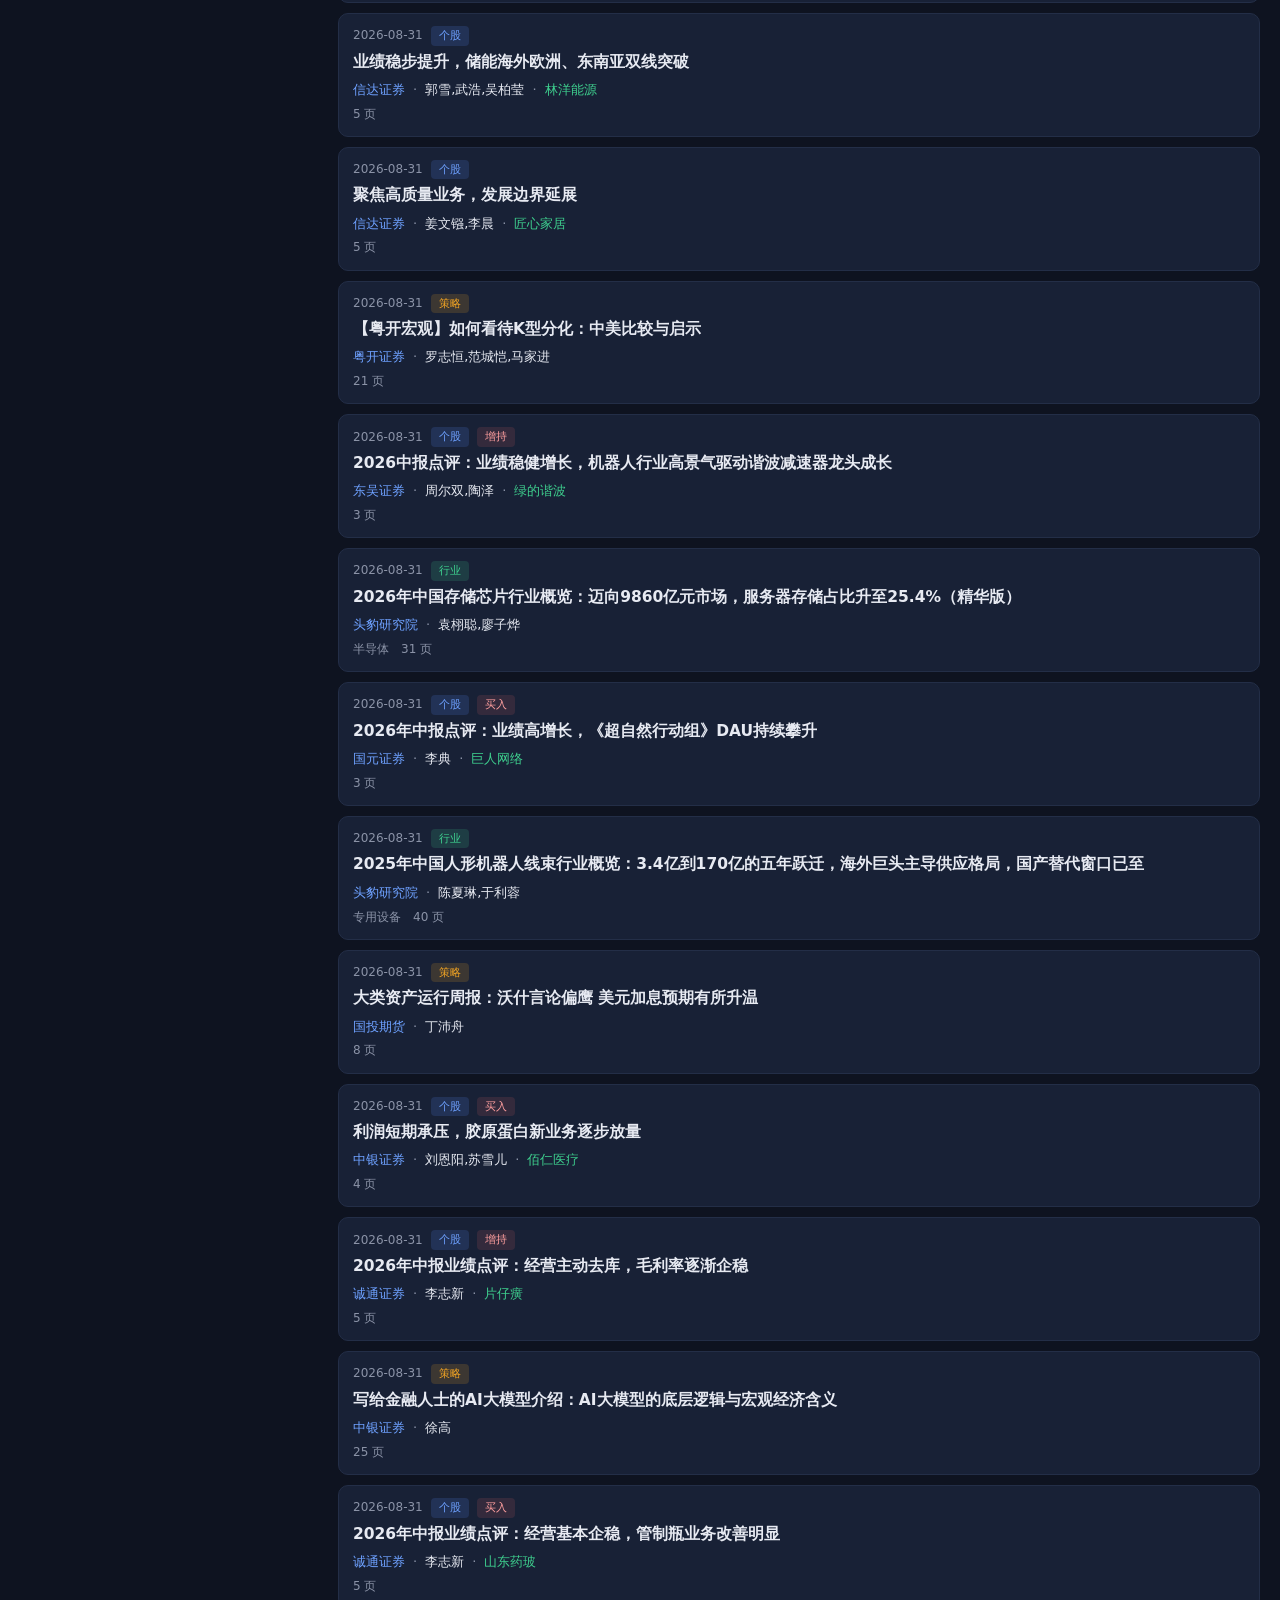
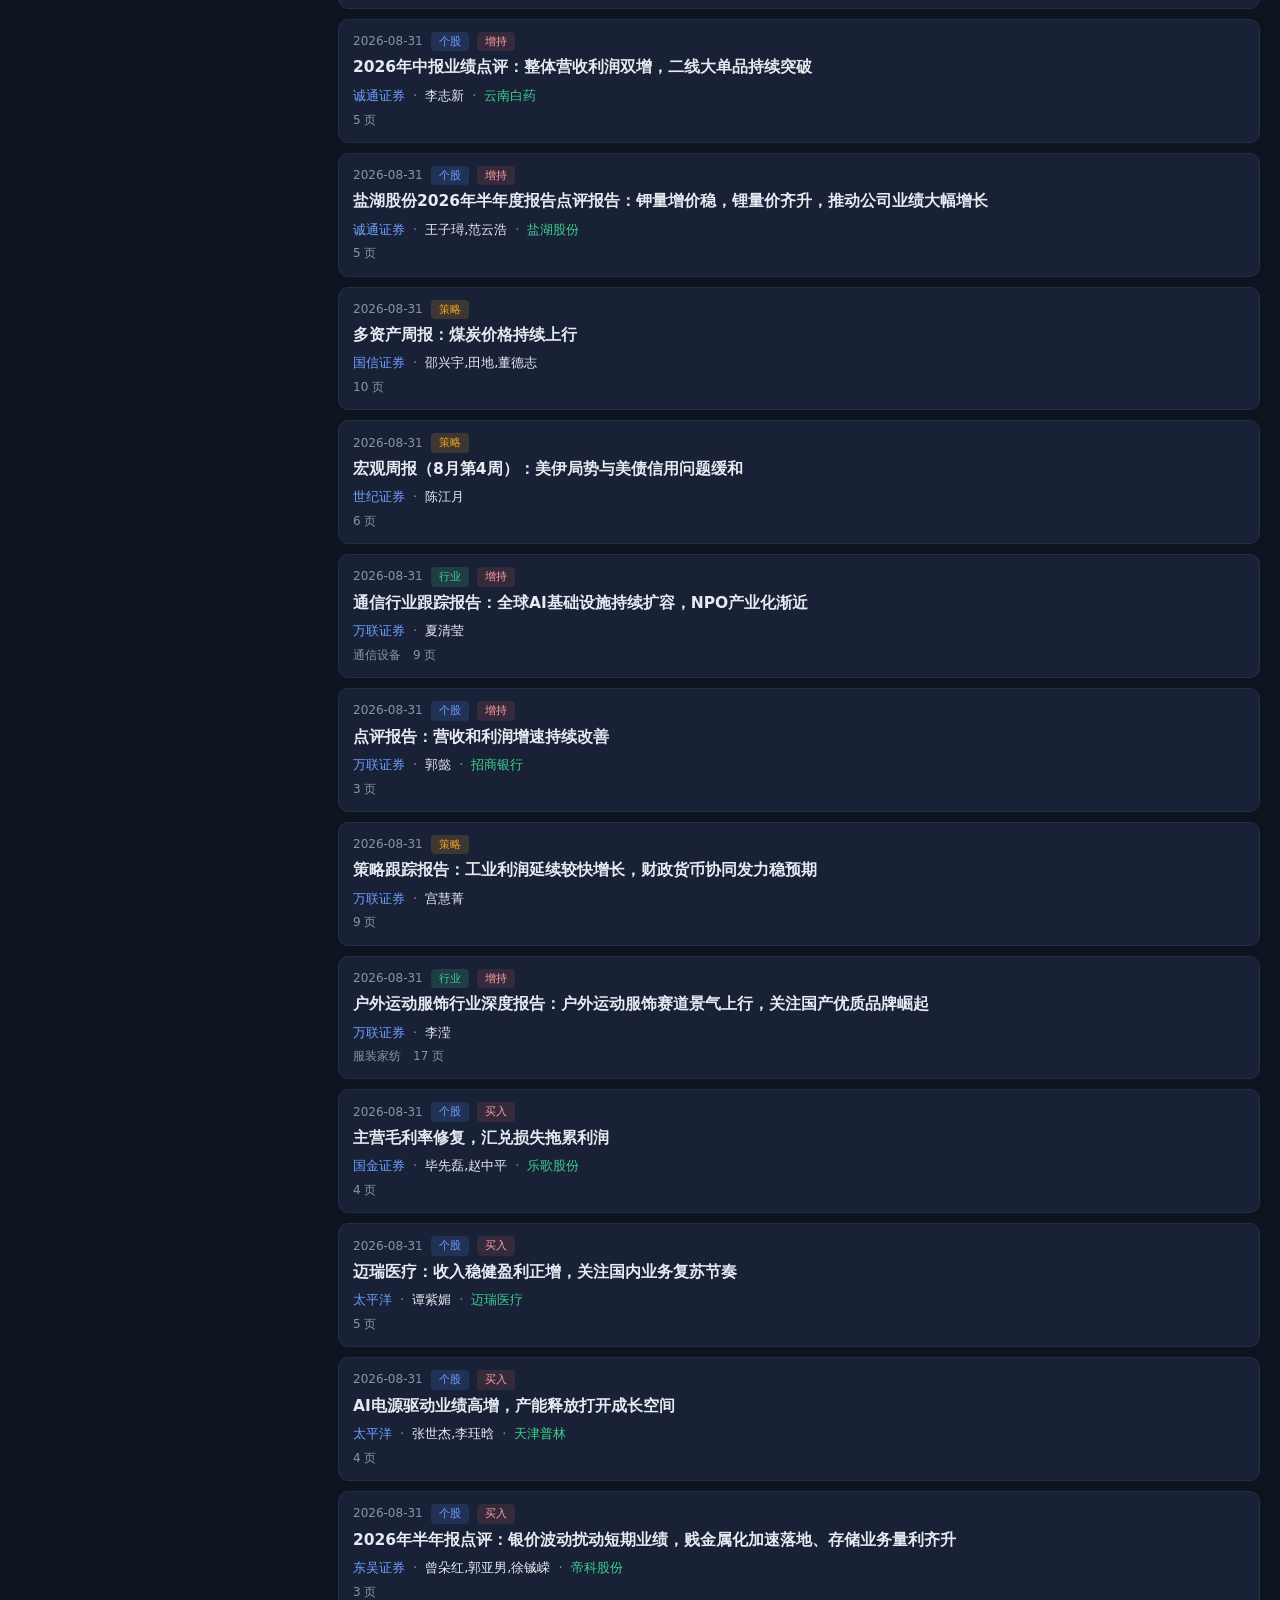
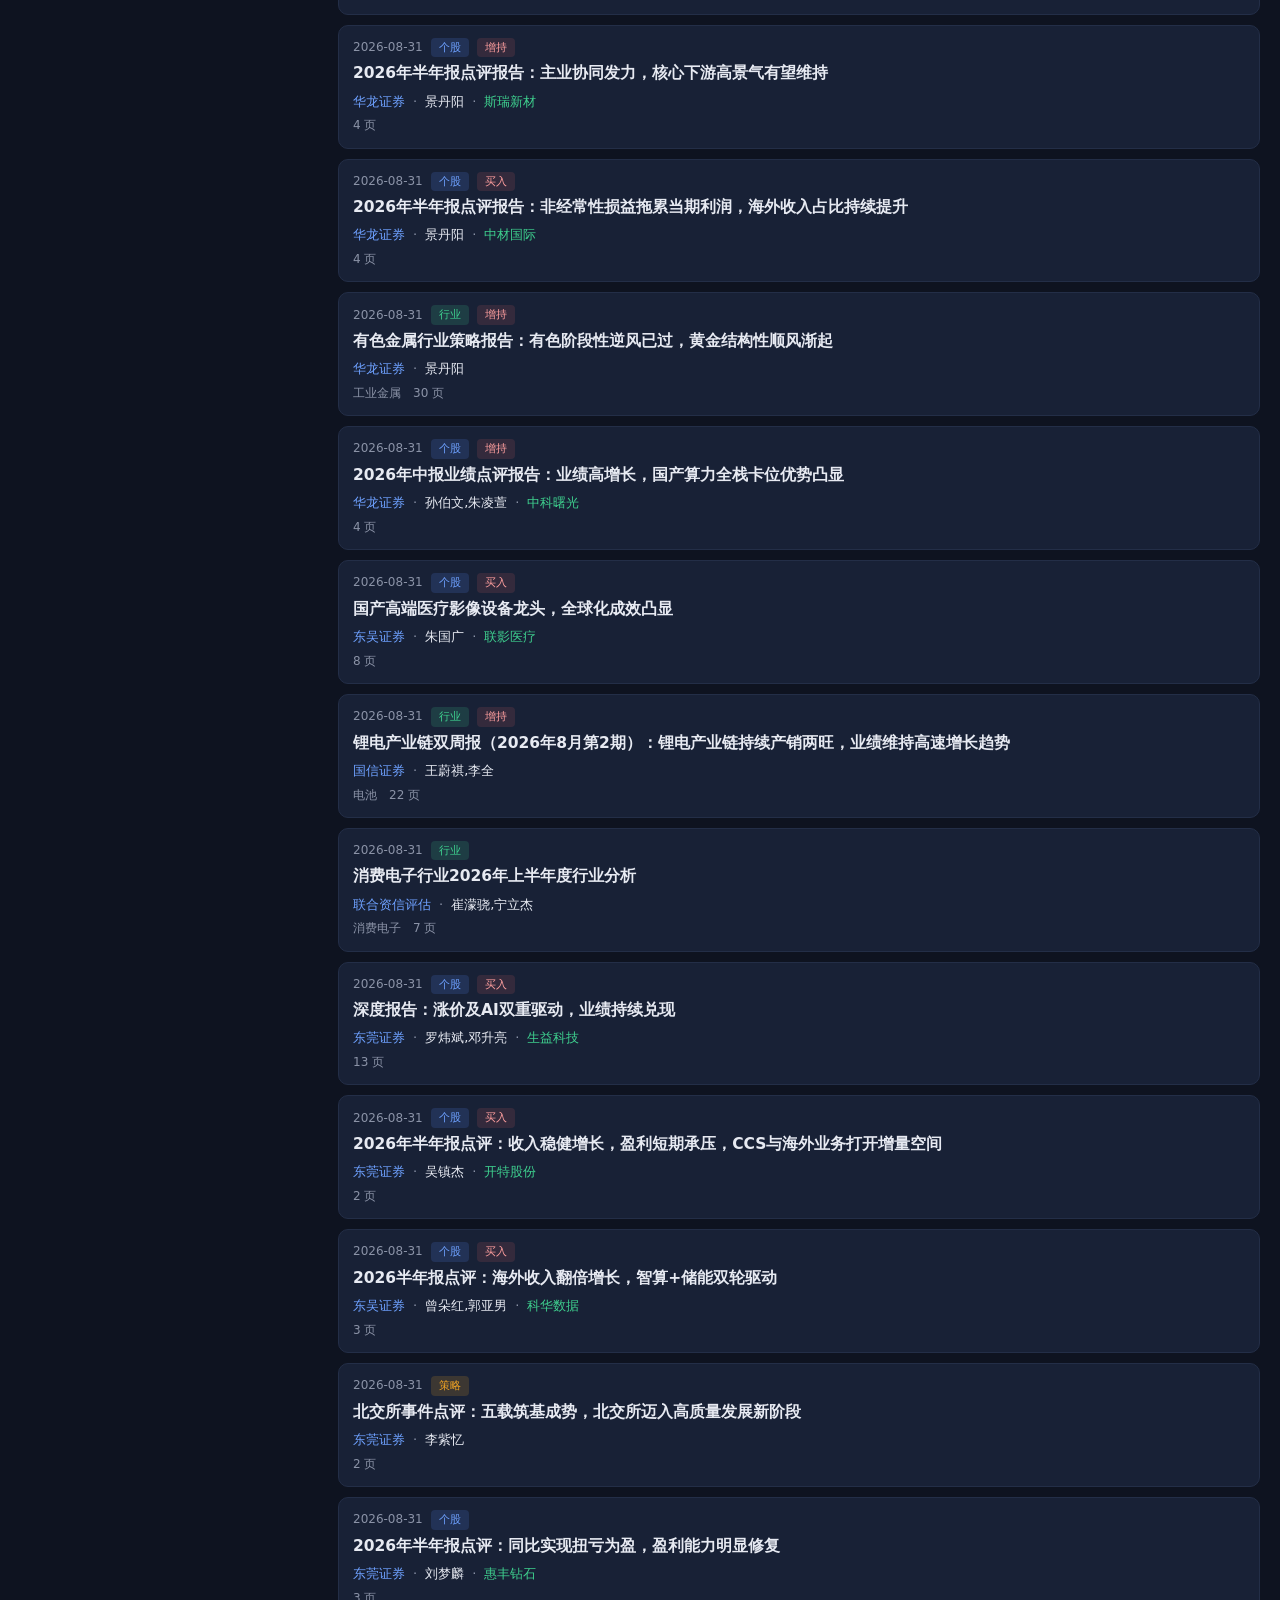
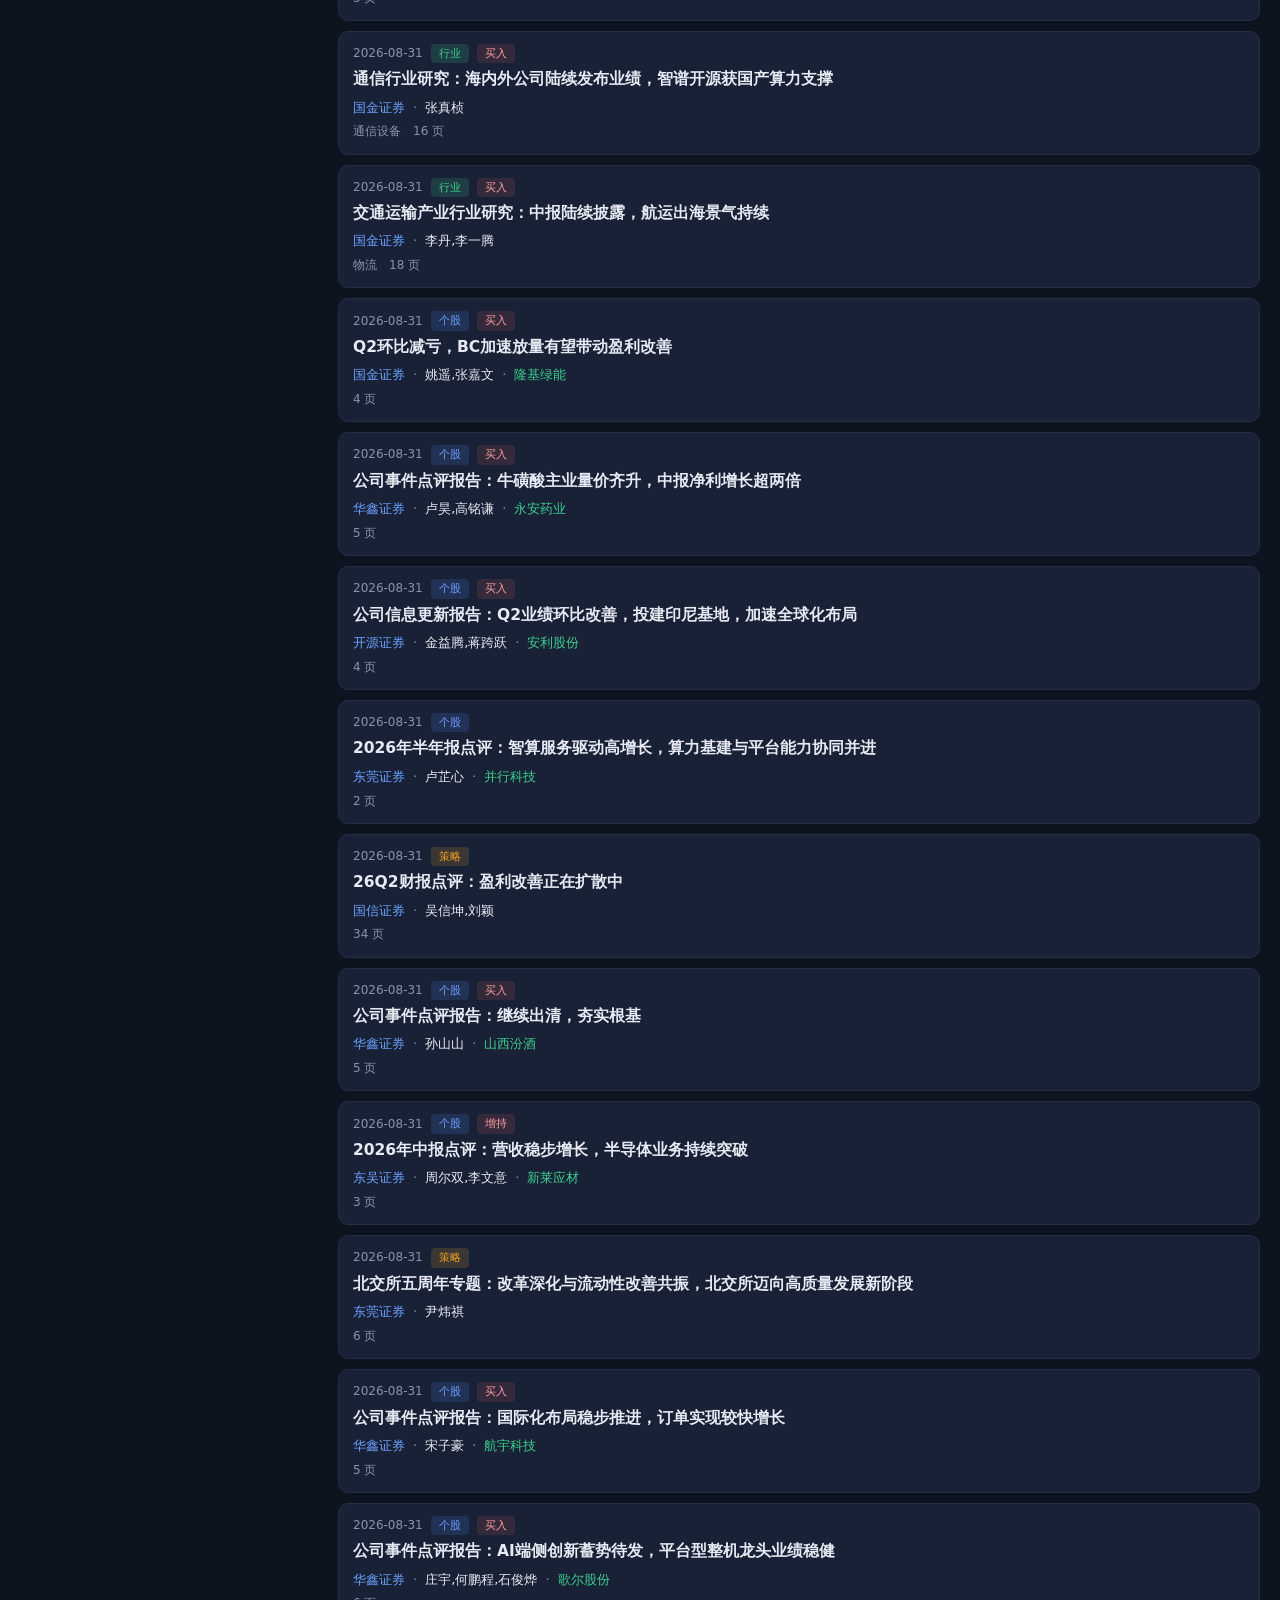
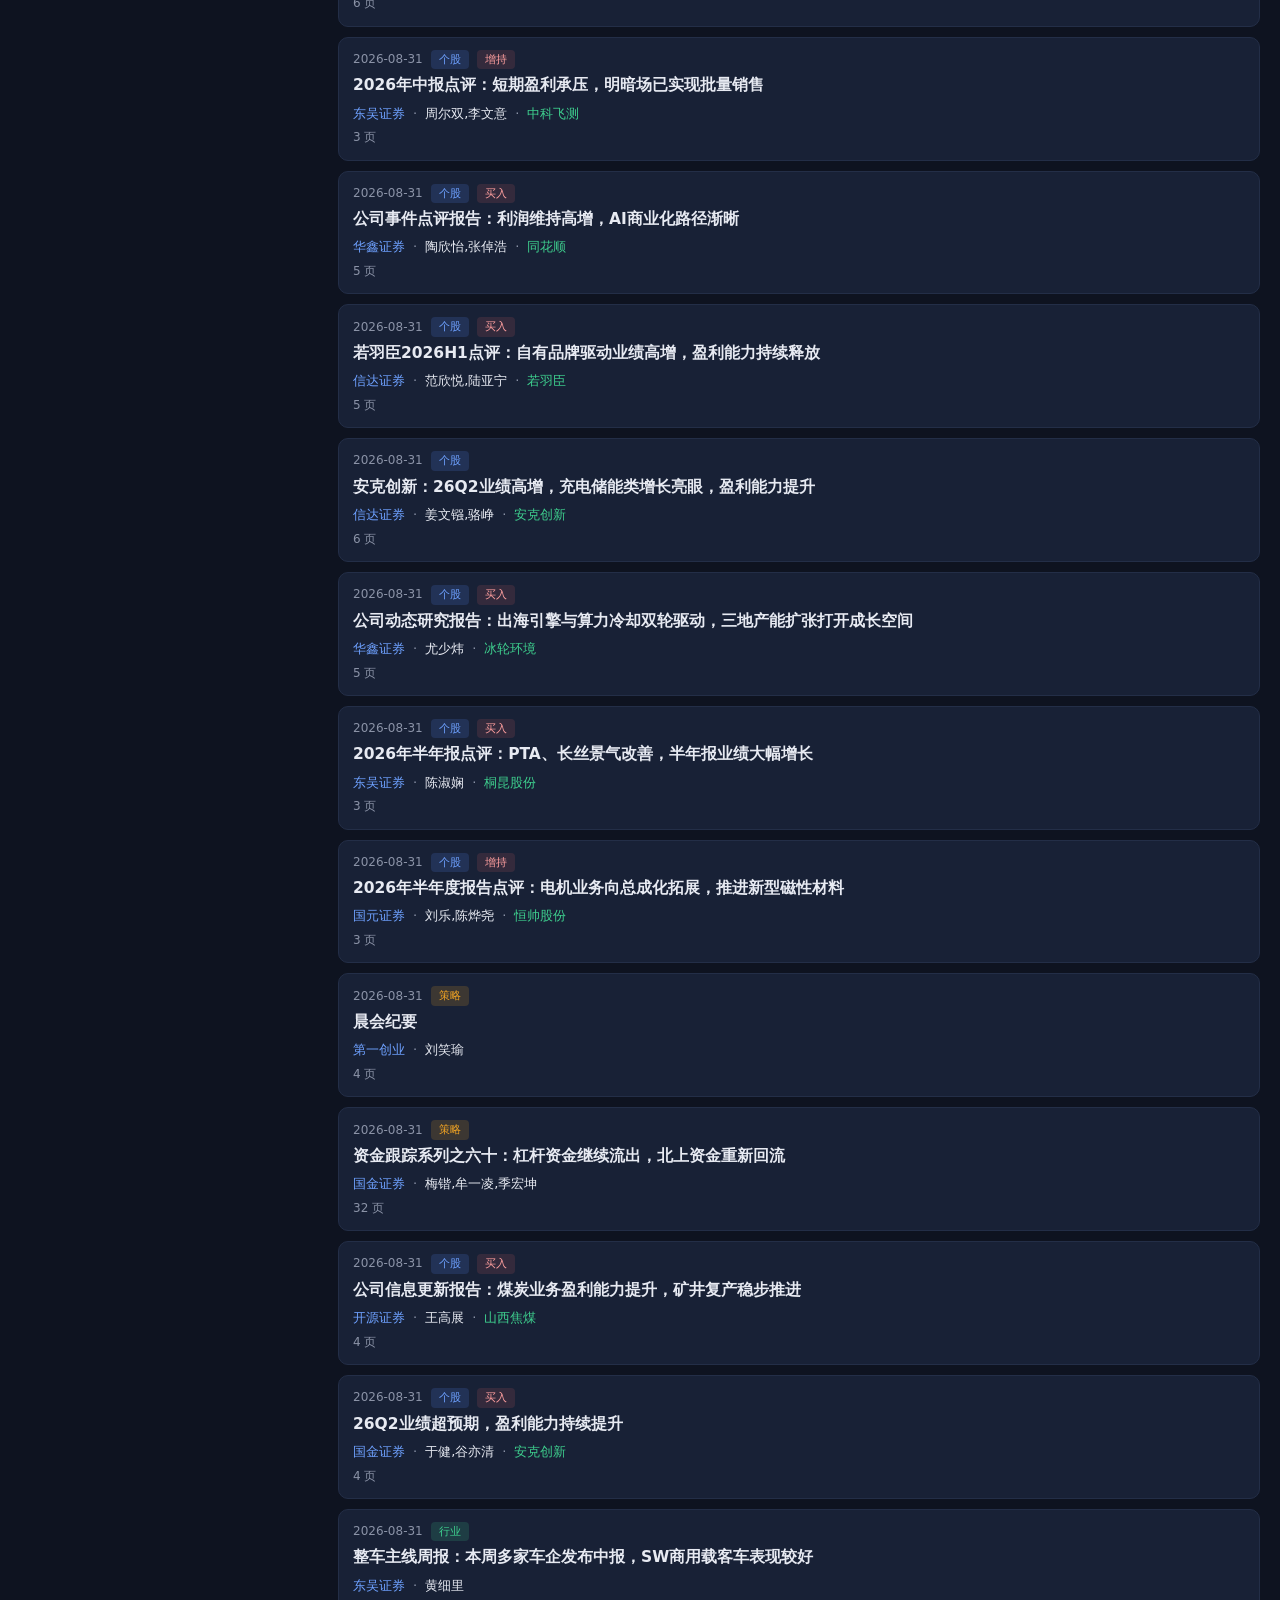
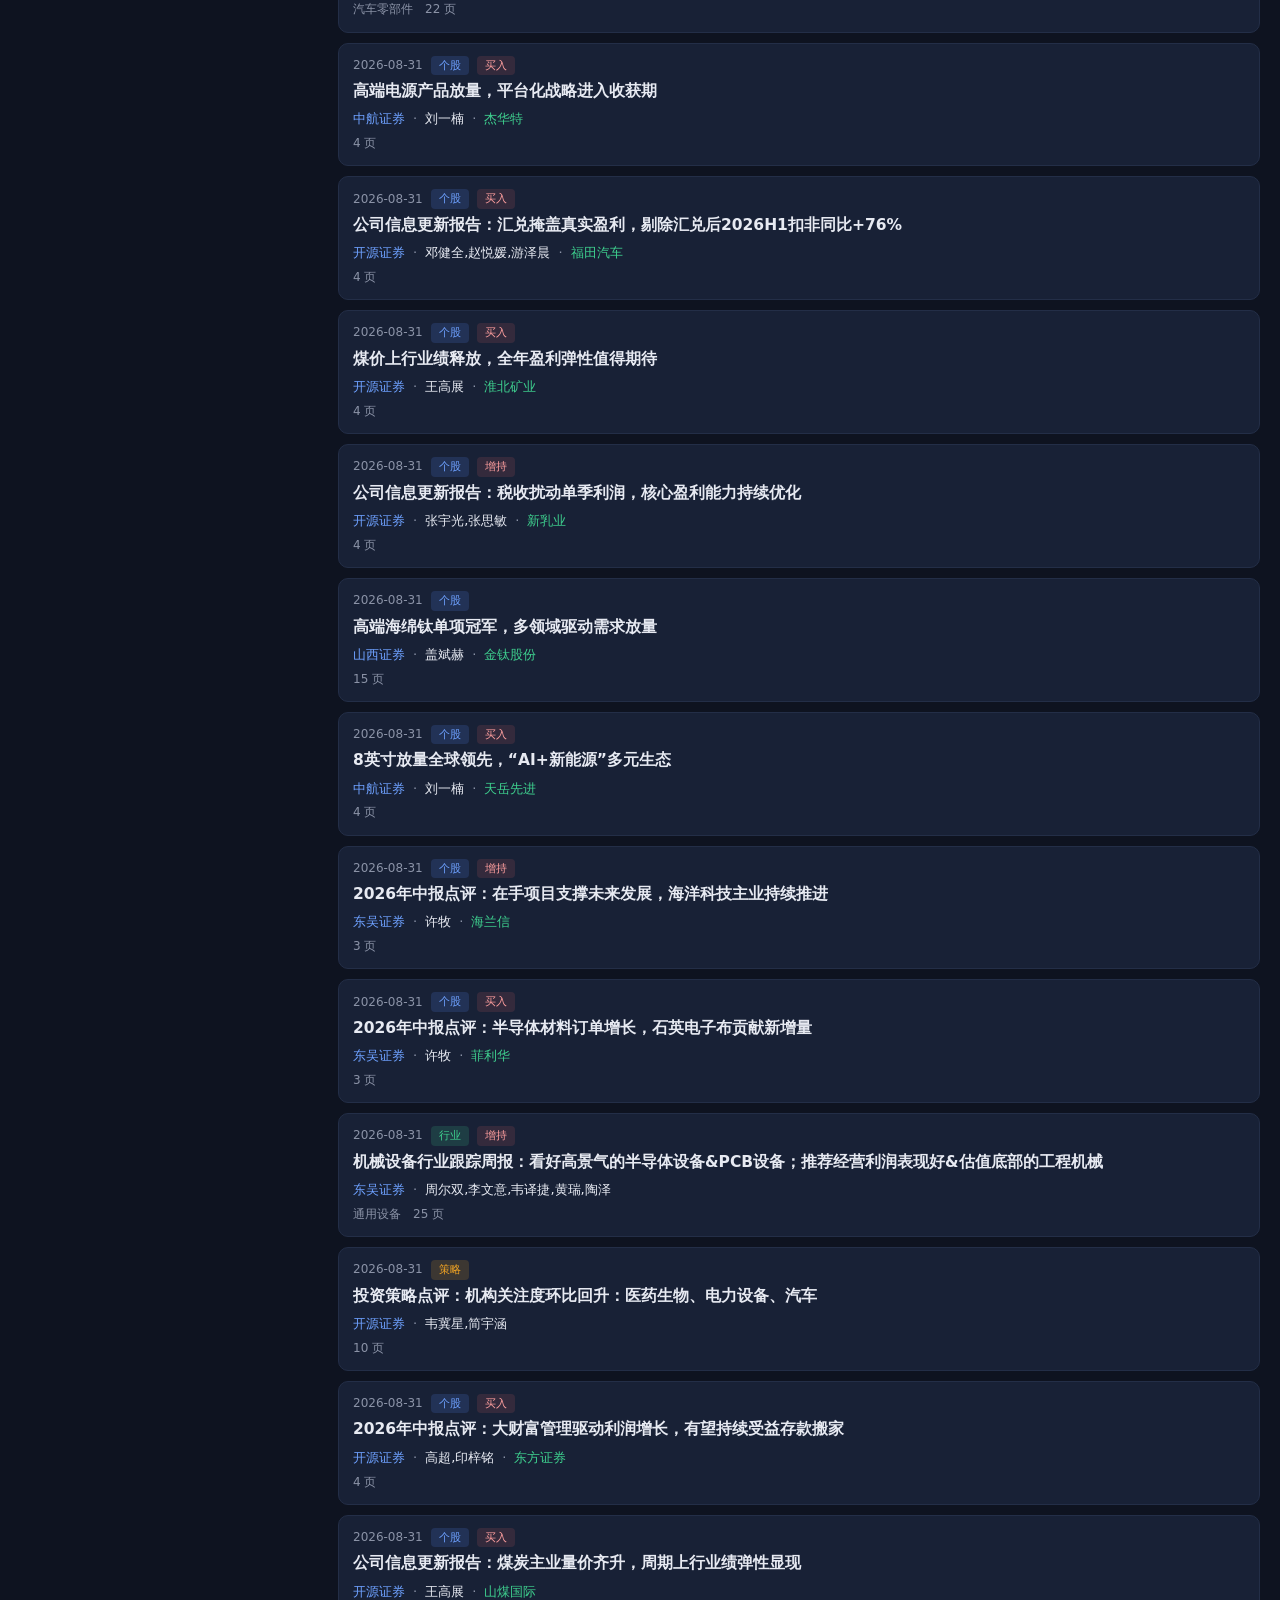
==== commit 2defc41d: "feat(M3): stats page - build_stats pipeline + ECharts dashboard - scripts/build_stats.py: 7 pre-aggr" ====
--- a/site/index.html
+++ b/site/index.html
@@ -5,7 +5,7 @@
   <meta name="viewport" content="width=device-width, initial-scale=1.0">
   <title>reportlists · 券商研报索引</title>
   <meta name="description" content="券商研报元数据索引：个股 / 行业 / 策略研报 43 万+ 篇（2017 至今），按行业、机构、评级、研究员、个股多维聚类浏览与搜索，一键直达原文 PDF。">
-  <link rel="stylesheet" href="style.css?v=6">
+  <link rel="stylesheet" href="style.css?v=7">
 </head>
 <body>
 <header>
@@ -13,6 +13,10 @@
     <span class="logo">reportlists</span>
     <span class="sub" id="brandSub">券商研报索引</span>
   </div>
+  <nav class="pagenav">
+    <a href="./" class="on">研报列表</a>
+    <a href="stats">统计</a>
+  </nav>
   <div class="searchbar">
     <input id="q" type="search" placeholder="搜索标题 / 机构 / 研究员 / 个股…" autocomplete="off">
     <div class="scope" id="scopeSwitch" title="搜索与列表的数据范围">
--- a/site/style.css
+++ b/site/style.css
@@ -27,6 +27,18 @@
 .brand { display: flex; align-items: baseline; gap: 10px; white-space: nowrap; }
 .logo { font-size: 20px; font-weight: 700; letter-spacing: .04em; color: var(--accent); }
 .sub { font-size: 12px; color: var(--muted); }
+
+/* 页面级导航（列表 / 统计 互链，两页共用） */
+.pagenav { display: flex; gap: 4px; }
+.pagenav a { padding: 6px 12px; border-radius: 8px; font-size: 13.5px; color: var(--muted); }
+.pagenav a:hover { color: var(--text); background: var(--card); }
+.pagenav a.on { background: var(--accent2); color: #fff; }
+
+/* 统计页板块锚点导航 */
+.secnav { flex-basis: 100%; display: flex; gap: 2px; overflow-x: auto; scrollbar-width: none; }
+.secnav::-webkit-scrollbar { display: none; }
+.secnav a { padding: 4px 10px; font-size: 12.5px; color: var(--muted); border-radius: 6px; white-space: nowrap; }
+.secnav a:hover { color: var(--text); background: var(--card); }
 .searchbar { flex: 1; min-width: 280px; display: flex; gap: 8px; }
 .searchbar input { flex: 1; min-width: 120px; }
 .scope { display: flex; background: var(--bg2); border: 1px solid var(--line);
